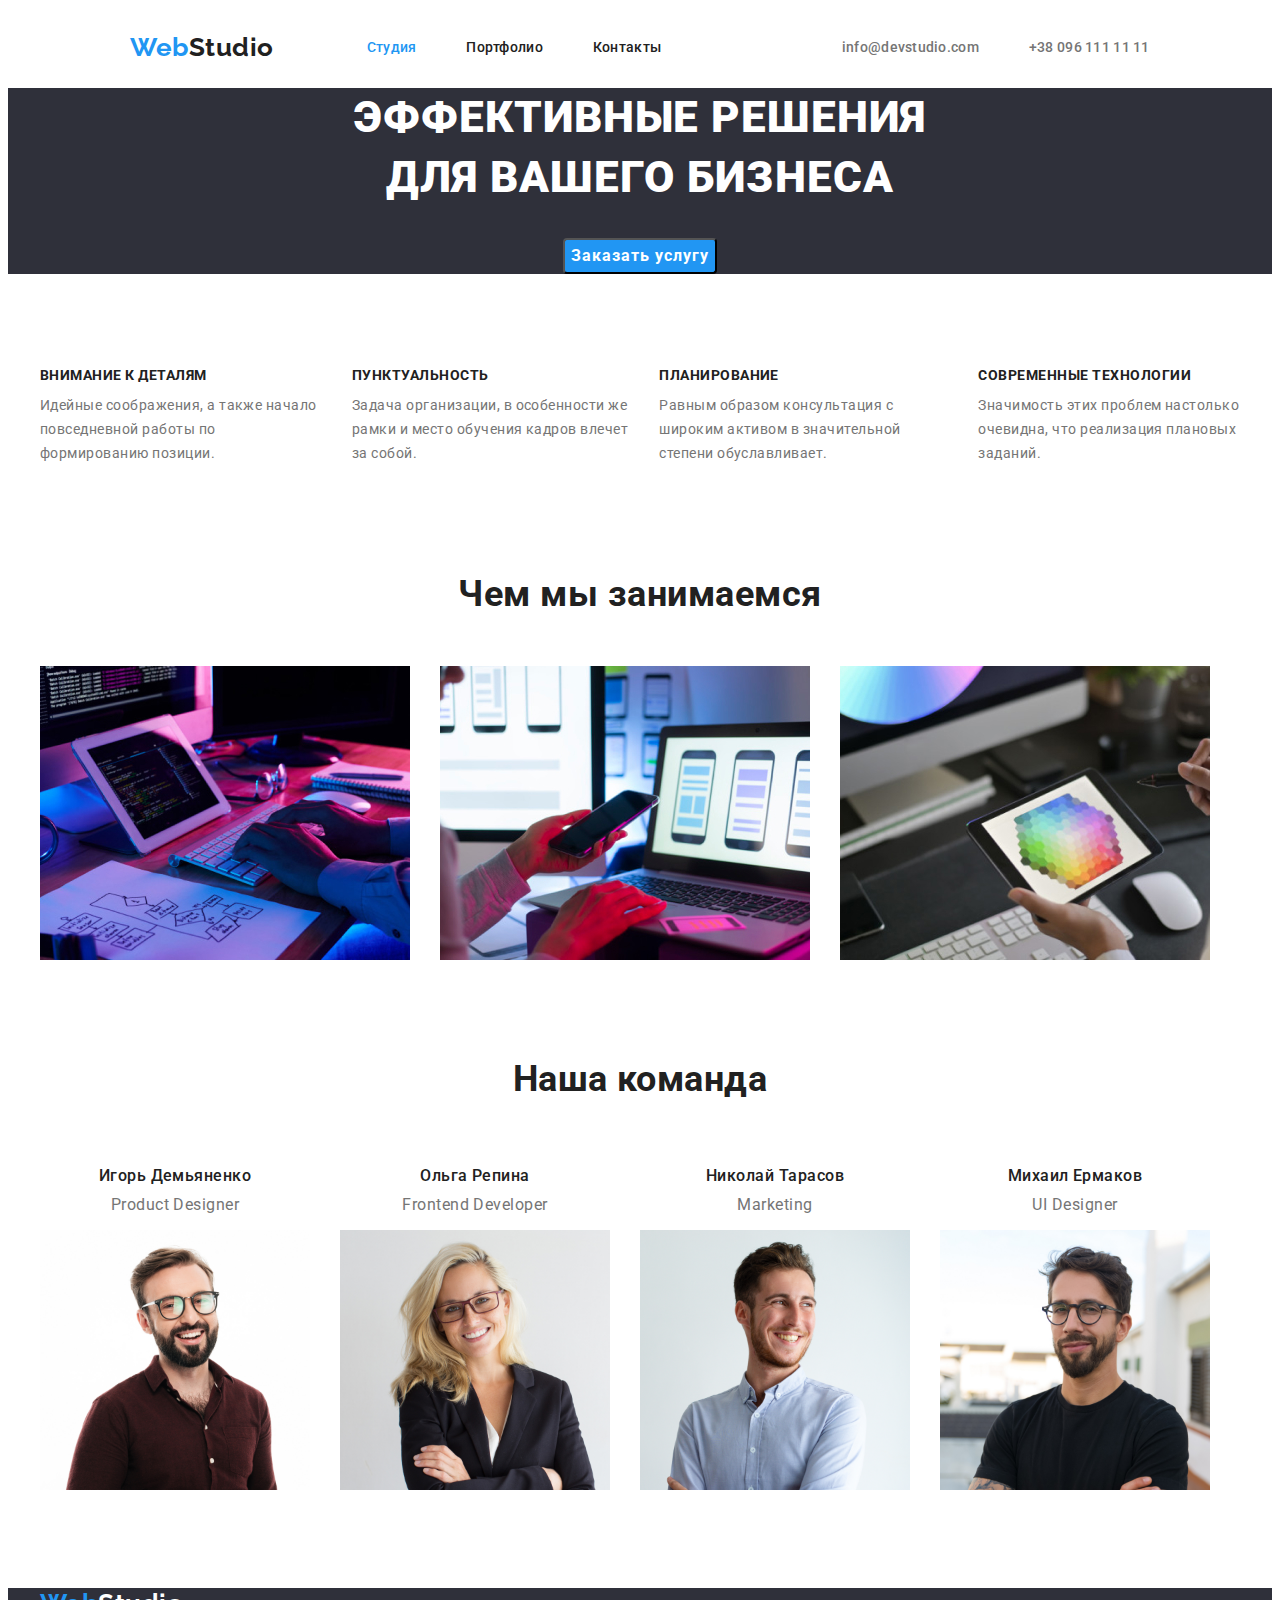
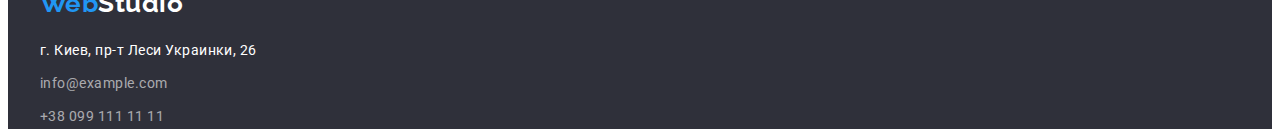
==== index.html @ f4bf2e92 "flex for index and portfolio" ====
<!DOCTYPE html>
<html lang="en">
  <head>
    <meta charset="UTF-8" />
    <meta name="viewport" content="width=device-width, initial-scale=1.0" />
    <title>WebStudio</title>
    <link
      href="https://fonts.googleapis.com/css2?family=Oleo+Script&family=Raleway:wght@700&family=Roboto:wght@400;500;700;900&display=swap"
      rel="stylesheet"
    />
    <link rel="stylesheet" href="https://cdnjs.cloudflare.com/ajax/libs/modern-normalize/1.0.0/modern-normalize.min.css"
      integrity="sha512-ISS7cAi1PEhQ8jnbJpJZMd29NlhNj4AWYyLOSp2CE/CsHxTCu+r+t0D2yoJudVrd0/8fTVPUVDzY5Tvli75u/g=="
      crossorigin="anonymous" />
    <link rel="stylesheet" href="./css/common.css" />
    <link rel="stylesheet" href="./css/main.css" />
  </head>

  <body class="page">

    <!-- Шапка сайта -->
    <header class="page-header">
      <div class="container main-flex">

      <nav class="navigation">
        <!-- Logo-header -->
        <a class="logo logo-header" href="./index.html" 
        aria-label="logo" >
          <span class="accent-web">Web</span>Studio</a>

        <!-- Site  -->
        <ul class="site-nav list">
          <li class="item">
            <a class="link current" href="./index.html" >
              Студия</a> </li>
          <li class="item">
            <a class="link" href="./portfolio.html">
              Портфолио</a> </li>
          <li class="item">
            <a href="" class="link">Контакты</a> </li>
        </ul>
      </nav>

      <address>
      <ul class="site-contacts list">
        <li class="item">
          <a class="contact" href="mailto:info@devstudio.com">
          info@devstudio.com</a> </li>
        <li class="item">
          <a class="contact" href="tel:+380961111111">
            +38 096 111 11 11</a> </li>
      </ul>
      </address>
      </div>
    </header>

    <main>
      <!-- Hero  -->
      <section class="hero">

        <h1 class="hero-title">
          Эффективные решения <br />
          для вашего бизнеса
        </h1>
        <button class="services">Заказать услугу</button>
      </section>

      <!-- Features-->
      <section class="section">
        <div class="container">

        <h2 class="section-title" hidden>Особенности</h2>

        <ul class="feature-list">
          <li class="feauture-item">
            <h3 class="feature-title">Внимание к деталям</h3>
            <p>
              Идейные соображения, а также начало повседневной работы по
              формированию позиции.
            </p>
          </li>
          <li class="feauture-item">
            <h3 class="feature-title">Пунктуальность</h3>
            <p>
              Задача организации, в особенности же рамки и место обучения кадров
              влечет за собой.
            </p>
          </li>
          <li class="feauture-item">
            <h3 class="feature-title">Планирование</h3>
            <p>
              Равным образом консультация с широким активом в значительной
              степени обуславливает.
            </p>
          </li>
          <li class="feauture-item">
            <h3 class="feature-title">Современные технологии</h3>
            <p>
              Значимость этих проблем настолько очевидна, что реализация
              плановых заданий.
            </p>
          </li>
        </ul>
      </div>
      </section>

      <!-- Чем мы занимаемся-->
      <section class="section">
        <div class="container">

        <h2 class="section-title">Чем мы занимаемся</h2>

        <ul class="plan-list">
          <li class="plan-item">
            <img
              src="./images/img1.jpg"
              alt="Мужчина пишет код с клавиатуры"
              width="370" height="294"
            />
          </li>
          <li class="plan-item">
            <img
              src="./images/img2.jpg"
              alt="Девушка создает интерфейс как на телефоне"
              width="370" height="294"
            />
          </li>
          <li class="plan-item">
            <img
              src="./images/img3.jpg"
              alt="Выбор цветовой палитры"
              width="370" height="294"
            />
          </li>
        </ul>
        </div>
      </section>

      <!-- Наша команда-->
      <section class="section">
        <div class="container">
        <h2 class="section-title">Наша команда</h2>
        
        <ul class="work-list">
          <li class="work-item">
            <h3 class="work-title">Игорь Демьяненко</h3>
            <p class="work-indent">Product Designer</p>
            <img
              src="./images/игорь.jpg"
              alt="Фото Игорь Демьяненко"
              width="270" height="260"
            />
          </li>
          <li class="work-item">
            <h3 class="work-title">Ольга Репина</h3>
            <p class="work-indent">Frontend Developer</p>
            <img src="./images/ольга.jpg" alt="Фото Ольга Репина" 
            width="270" height="260"
            />
          </li>
          <li class="work-item">
            <h3 class="work-title">Николай Тарасов</h3>
            <p class="work-indent">Marketing</p>
            <img
              src="./images/николай.jpg"
              alt="Фото Николай Тарасов"
              width="270" height="260"
            />
          </li>
          <li class="work-item">
            <h3 class="work-title">Михаил Ермаков</h3>
            <p class="work-indent">UI Designer</p>
            <img
              src="./images/михаил.jpg"
              alt="Фото Михаил Ермаков"
              width="270" height="260"
            />
          </li>
        </ul>
        </div>
      </section>
    </main>

    <!-- Футер-->
    <footer class="footer">
      <div class="container">
      <!-- Logo-footer -->
      <a href="" class="logo logo-footer">
        <span class="accent-web">Web</span>Studio
      </a>

      <address>
        <ul class="list-footer">
          <li class="footer-item">
            <a href="https://goo.gl/maps/Jzkq81QmXv9pryJU8" target="_blank" class="full-white">
              г. Киев, пр-т Леси Украинки, 26 
            </a>
          </li>
          <li class="footer-item">
            <a href="mailto:info@example.com" class="part-white">
              info@example.com
            </a>
          </li>
          <li class="footer-item">
            <a href="tel:+380991111111" class="part-white">
              +38 099 111 11 11
            </a>
          </li>
        </ul>
      </address>
      </div>
    </footer>
  </body>
</html>
---- css/common.css ----
/* Цвет основного текста #212121 */
/* Вторичный цвет текста #757575 */
/* Акцент #2196F3 */

/* белый #FFFFFF */
/* белый футер  rgba(255, 255, 255, 0.6); */

/* главный цвет фона #E5E5E5 */
/* вторичный цвет фона #F5F4FA */
/* цвет фона футера, hero #2F303A */

:root {
	--primary-text-color: #757575;
	--title-text-color: #212121;
	--accent-color: #2196f3;
	--primary-white-color: #ffffff;
}
body {
	background-color: var(--primary-bg-color);
	color: var(--primary-text-color);
	font-family: Roboto, sans-serif;
	letter-spacing: 0.03em;
}
/* Утилиты */
ul {
	list-style: none;
	padding: 0;
	margin: 0;
}
a {
	text-decoration: none;
}

/* Page-header */
.container {
	margin-left: auto;
	margin-right: auto;
	width: 1200px;
	padding-left: 15px;
	padding-right: 15px;
}
.main-flex {
	display: flex;
	align-items: center;
	justify-content: space-around;
}
.navigation {
	display: flex;
	align-items: center;
}

/* Logo */
.logo {
	font-family: Raleway, sans-serif;
	font-weight: 700;
	font-size: 26px;
	line-height: 1.2;
}
.logo:hover {
	color: var(--accent-color);
}
.logo-header {
	color: var(--title-text-color);
}
.accent-web {
	color: var(--accent-color);
}

/* SITE-NAV */
.list {
	font-weight: 500;
	font-size: 14px;
	line-height: 1.14;
	letter-spacing: 0.02em;
}
.site-nav {
	display: flex;
	margin-left: 93px;
}
.site-nav .item + .item {
	margin-left: 50px;
}
.site-nav .link {
	display: block;
	padding-top: 32px;
	padding-bottom: 32px;

	color: var(--title-text-color);
}

/* SITE-CONTACTS */
.site-contacts {
	display: flex;
	margin-right: auto;
}
.site-contacts .item + .item {
	margin-left: 50px;
}
.site-contacts .contact {
	display: block;
	padding-top: 32px;
	padding-bottom: 32px;

	color: var(--primary-text-color);
}
.site-nav .link:hover,
.site-nav .link:focus,
.site-contacts .contact:hover,
.site-nav .link.current {
	color: var(--accent-color);
}

/* Footer */
.footer {
	background-color: #2f303a;
}
.logo-footer {
	color: var(--primary-white-color);
	font-style: normal;
}
address {
	font-style: normal;
}
.list-footer {
	margin-top: 20px;
	font-weight: 400;
	font-size: 14px;
	line-height: 1.71;
}
.list-footer :hover {
	color: var(--accent-color);
}
.full-white {
	color: var(--primary-white-color);
}
.part-white {
	color: rgba(255, 255, 255, 0.6);
}
.footer-item {
	margin-bottom: 9px;
}
.footer-item:last-child {
	margin-bottom: 0;
}
---- css/main.css ----
/* HERO */
.hero {
	background-color: #2f303a;
	letter-spacing: 0.06em;
	text-align: center;
	margin-bottom: 94px;
}
.hero-title {
	margin-top: 0;
	margin-bottom: 30px;
	color: var(--primary-white-color);
	font-weight: 900;
	font-size: 44px;
	line-height: 1.36;

	text-transform: uppercase;
}

/* button text-align: center; ИГНОР!!! 
т.к. это элемент, а не текст */
.services {
	background-color: var(--accent-color);
	color: var(--primary-white-color);
	font-family: inherit;
	font-weight: 700;
	font-size: 16px;
	line-height: 1.88;
	letter-spacing: inherit;

	align-items: center;
	border-radius: 4px;
}

/* Features */
.section {
	margin-bottom: 94px;
}
.section-title {
	margin-top: 0;
	margin-bottom: 50px;
	text-align: center;

	color: var(--title-text-color);
	font-size: 36px;
	line-height: 1.17;
}

.feature-list {
	display: flex;
}
.feature-list .feauture-item + .feauture-item {
	margin-left: 30px;
}
.feature-list .feature-title {
	margin-top: 0;
	margin-bottom: 10px;

	color: var(--title-text-color);
	font-weight: 700;
	font-size: 14px;
	line-height: 1.14;
	text-transform: uppercase;
}
.feature-list p {
	font-weight: 400;
	font-size: 14px;
	line-height: 1.71;
	margin-top: 0;
}

/* Чем мы занимаемся */
.plan-list {
	display: flex;
}
.plan-list .plan-item + .plan-item {
	margin-left: 30px;
}

/* Наша команда */
.work-list {
	display: flex;
	text-align: center;
	/* order: ; */
}
.work-list .work-item + .work-item {
	margin-left: 30px;
}
.work-title.work-indent {
	font-size: 16px;
	line-height: 1.19px;
}
.work-list .work-title {
	margin-bottom: 10px;

	color: var(--title-text-color);
	font-size: inherit;
	font-weight: 500;
}
.work-list .work-indent {
	margin-top: 0;
	font-weight: 400;
}
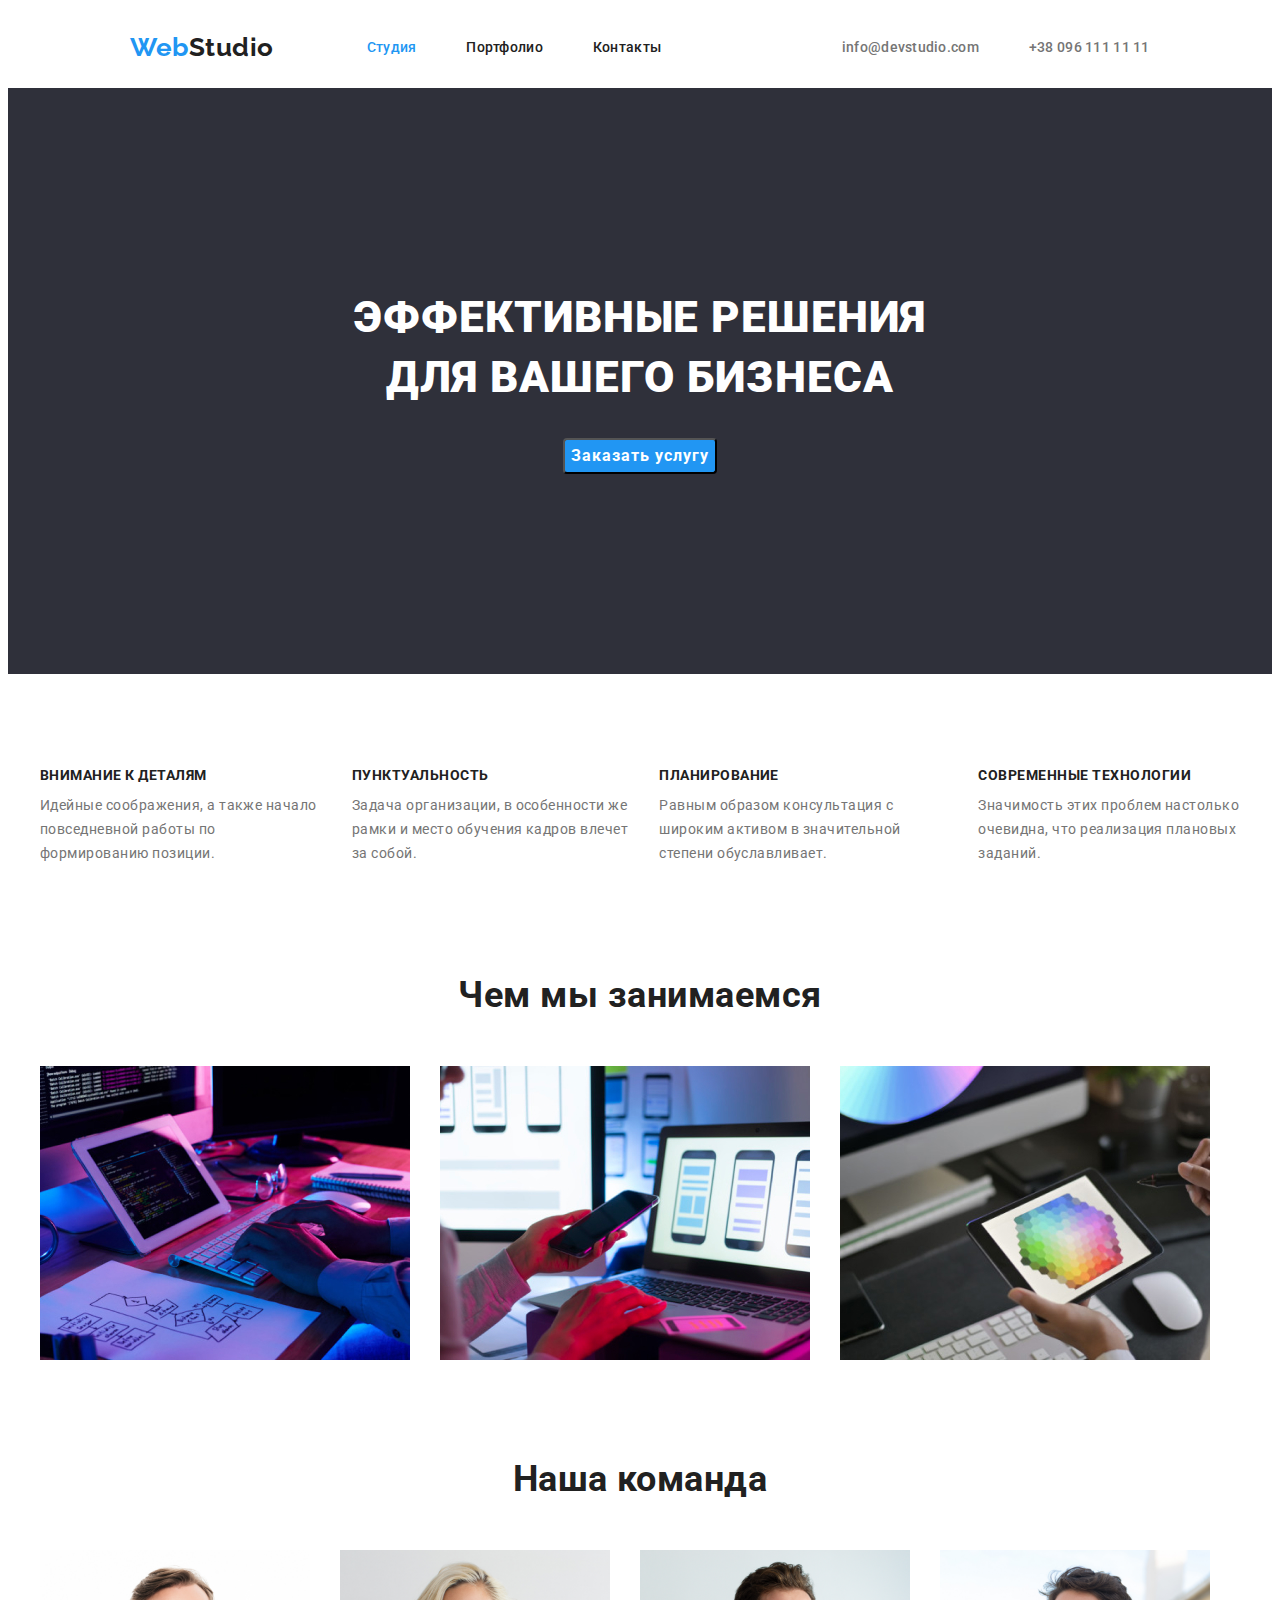
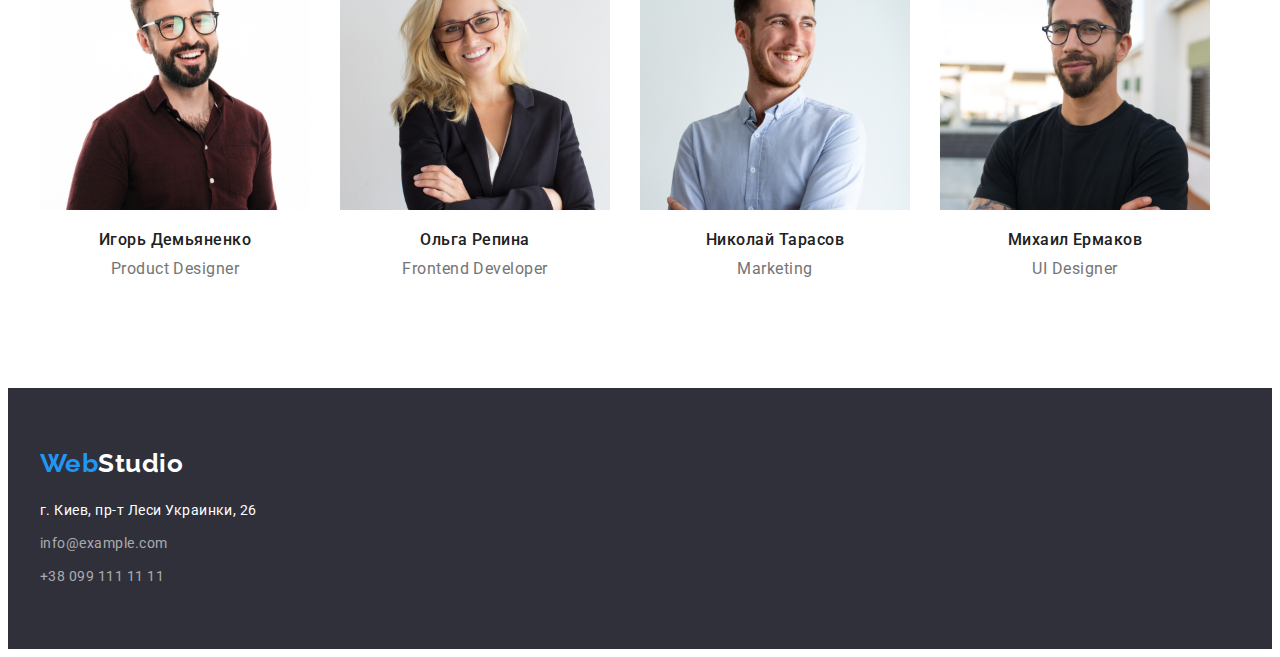
==== commit 8dd86326: "edit decoretion" ====
--- a/index.html
+++ b/index.html
@@ -141,40 +141,34 @@
         <h2 class="section-title">Наша команда</h2>
         
         <ul class="work-list">
-          <li class="work-item">
+
+          <li class="work-item">
+            <img src="./images/игорь.jpg" alt="фото мужчины в очках" 
+            width="270" height="260" />
             <h3 class="work-title">Игорь Демьяненко</h3>
             <p class="work-indent">Product Designer</p>
-            <img
-              src="./images/игорь.jpg"
-              alt="Фото Игорь Демьяненко"
-              width="270" height="260"
-            />
-          </li>
-          <li class="work-item">
+            </li>
+
+          <li class="work-item">
+            <img src="./images/ольга.jpg" alt="фото женщины в очках" 
+            width="270" height="260" />
             <h3 class="work-title">Ольга Репина</h3>
             <p class="work-indent">Frontend Developer</p>
-            <img src="./images/ольга.jpg" alt="Фото Ольга Репина" 
-            width="270" height="260"
-            />
-          </li>
-          <li class="work-item">
+            
+          </li>
+          <li class="work-item">
+            <img src="./images/николай.jpg" alt="фото мужчины" 
+            width="270" height="260" />
             <h3 class="work-title">Николай Тарасов</h3>
             <p class="work-indent">Marketing</p>
-            <img
-              src="./images/николай.jpg"
-              alt="Фото Николай Тарасов"
-              width="270" height="260"
-            />
-          </li>
-          <li class="work-item">
+            
+          </li>
+          <li class="work-item">
+            <img src="./images/михаил.jpg" alt="фото мужчины в очках" 
+            width="270" height="260" />
             <h3 class="work-title">Михаил Ермаков</h3>
             <p class="work-indent">UI Designer</p>
-            <img
-              src="./images/михаил.jpg"
-              alt="Фото Михаил Ермаков"
-              width="270" height="260"
-            />
-          </li>
+            </li>
         </ul>
         </div>
       </section>
--- a/css/common.css
+++ b/css/common.css
@@ -60,6 +60,9 @@
 	color: var(--accent-color);
 }
 .logo-header {
+	padding-top: 24px;
+	padding-bottom: 25px;
+
 	color: var(--title-text-color);
 }
 .accent-web {
@@ -75,10 +78,10 @@
 }
 .site-nav {
 	display: flex;
-	margin-left: 93px;
+	padding-left: 93px;
 }
 .site-nav .item + .item {
-	margin-left: 50px;
+	padding-left: 50px;
 }
 .site-nav .link {
 	display: block;
@@ -112,6 +115,9 @@
 
 /* Footer */
 .footer {
+	padding-top: 60px;
+	padding-bottom: 60px;
+
 	background-color: #2f303a;
 }
 .logo-footer {
--- a/css/main.css
+++ b/css/main.css
@@ -1,9 +1,12 @@
 /* HERO */
 .hero {
+	text-align: center;
+	margin-bottom: 94px;
+	padding-top: 200px;
+	padding-bottom: 200px;
+
 	background-color: #2f303a;
 	letter-spacing: 0.06em;
-	text-align: center;
-	margin-bottom: 94px;
 }
 .hero-title {
 	margin-top: 0;
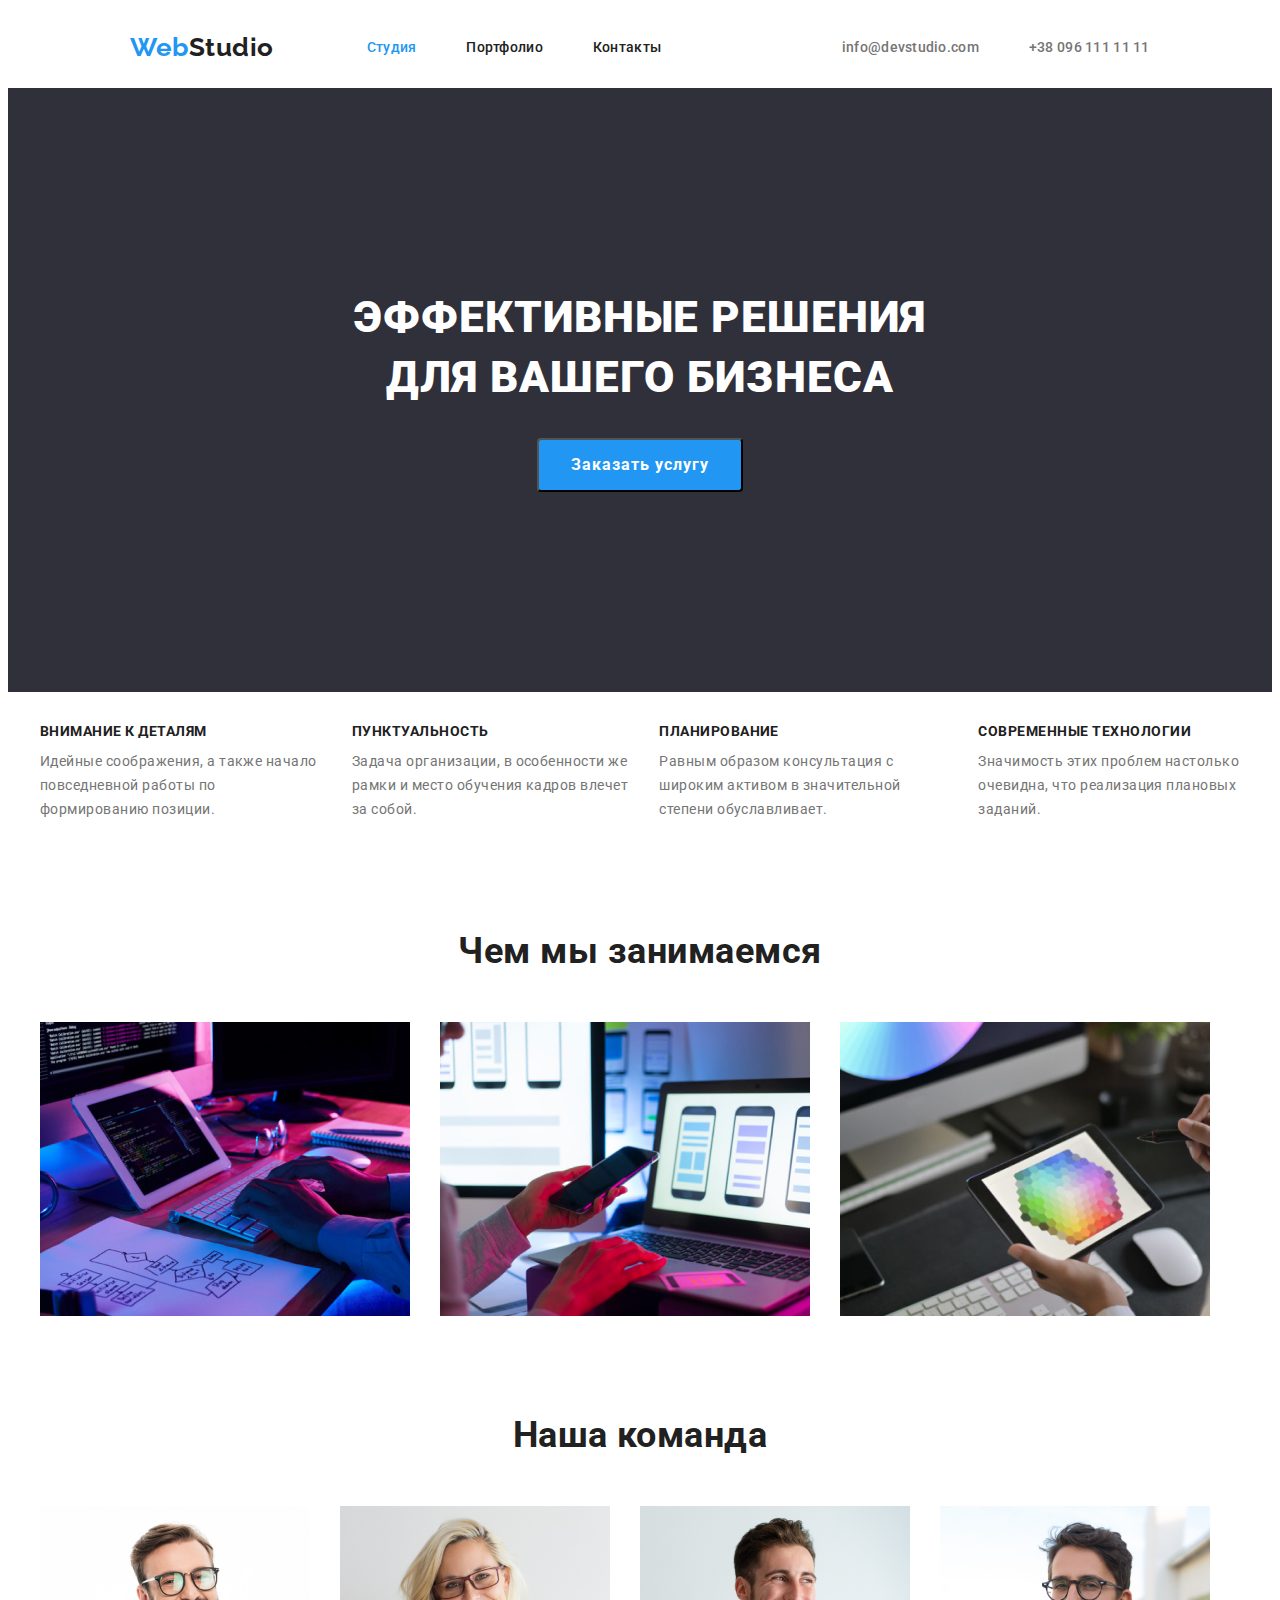
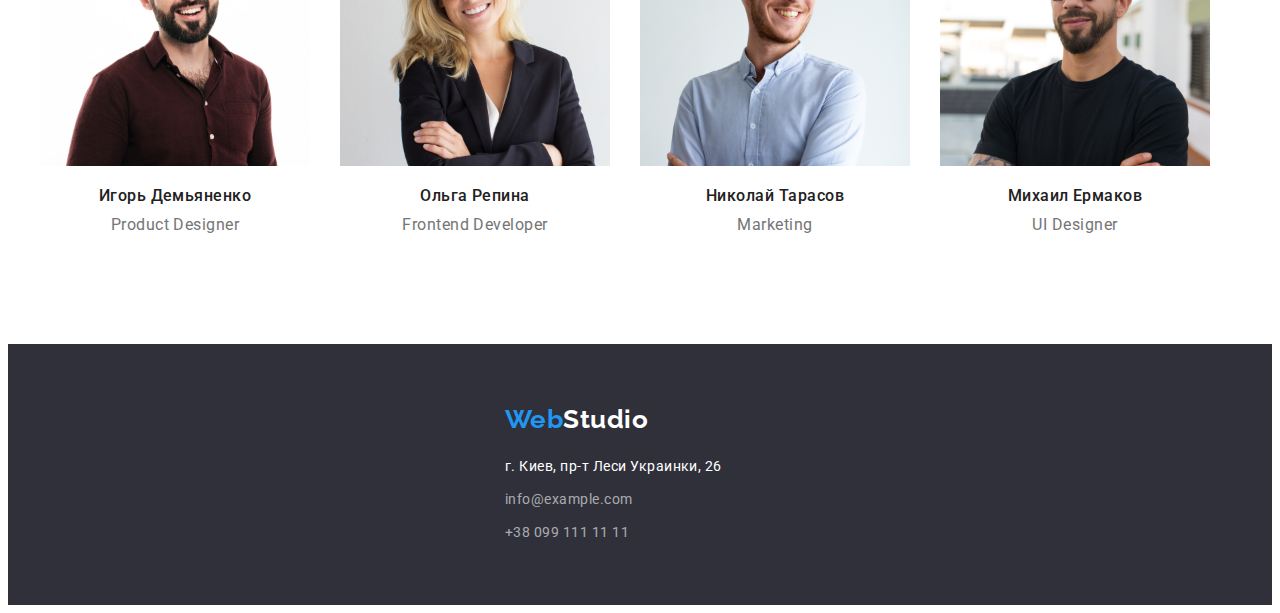
==== commit a9455b73: "Редактирование шрифтов, правки" ====
--- a/index.html
+++ b/index.html
@@ -54,14 +54,14 @@
     </header>
 
     <main>
+
       <!-- Hero  -->
       <section class="hero">
-
-        <h1 class="hero-title">
-          Эффективные решения <br />
-          для вашего бизнеса
-        </h1>
+        <div class="block container">
+        <h1 class="hero-title">Эффективные решения <br />
+          для вашего бизнеса</h1>
         <button class="services">Заказать услугу</button>
+      </div>
       </section>
 
       <!-- Features-->
@@ -176,7 +176,7 @@
 
     <!-- Футер-->
     <footer class="footer">
-      <div class="container">
+      <div class="footer-block container">
       <!-- Logo-footer -->
       <a href="" class="logo logo-footer">
         <span class="accent-web">Web</span>Studio
--- a/css/common.css
+++ b/css/common.css
@@ -29,6 +29,9 @@
 }
 a {
 	text-decoration: none;
+}
+address {
+	font-style: normal;
 }
 
 /* Page-header */
@@ -120,11 +123,12 @@
 
 	background-color: #2f303a;
 }
+.footer-block {
+	width: 270px;
+	margin: 0 auto;
+}
 .logo-footer {
 	color: var(--primary-white-color);
-	font-style: normal;
-}
-address {
 	font-style: normal;
 }
 .list-footer {
--- a/css/main.css
+++ b/css/main.css
@@ -1,27 +1,36 @@
 /* HERO */
 .hero {
 	text-align: center;
-	margin-bottom: 94px;
-	padding-top: 200px;
-	padding-bottom: 200px;
 
 	background-color: #2f303a;
 	letter-spacing: 0.06em;
 }
+.block {
+	padding-top: 200px;
+	padding-bottom: 200px;
+	width: 770px;
+}
 .hero-title {
 	margin-top: 0;
 	margin-bottom: 30px;
+
 	color: var(--primary-white-color);
 	font-weight: 900;
 	font-size: 44px;
 	line-height: 1.36;
-
 	text-transform: uppercase;
 }
 
 /* button text-align: center; ИГНОР!!! 
 т.к. это элемент, а не текст */
 .services {
+	align-items: center;
+	border-radius: 4px;
+	padding-top: 10px;
+	padding-bottom: 10px;
+	padding-right: 32px;
+	padding-left: 32px;
+
 	background-color: var(--accent-color);
 	color: var(--primary-white-color);
 	font-family: inherit;
@@ -29,9 +38,6 @@
 	font-size: 16px;
 	line-height: 1.88;
 	letter-spacing: inherit;
-
-	align-items: center;
-	border-radius: 4px;
 }
 
 /* Features */
@@ -50,6 +56,7 @@
 
 .feature-list {
 	display: flex;
+	padding-top: 32px;
 }
 .feature-list .feauture-item + .feauture-item {
 	margin-left: 30px;
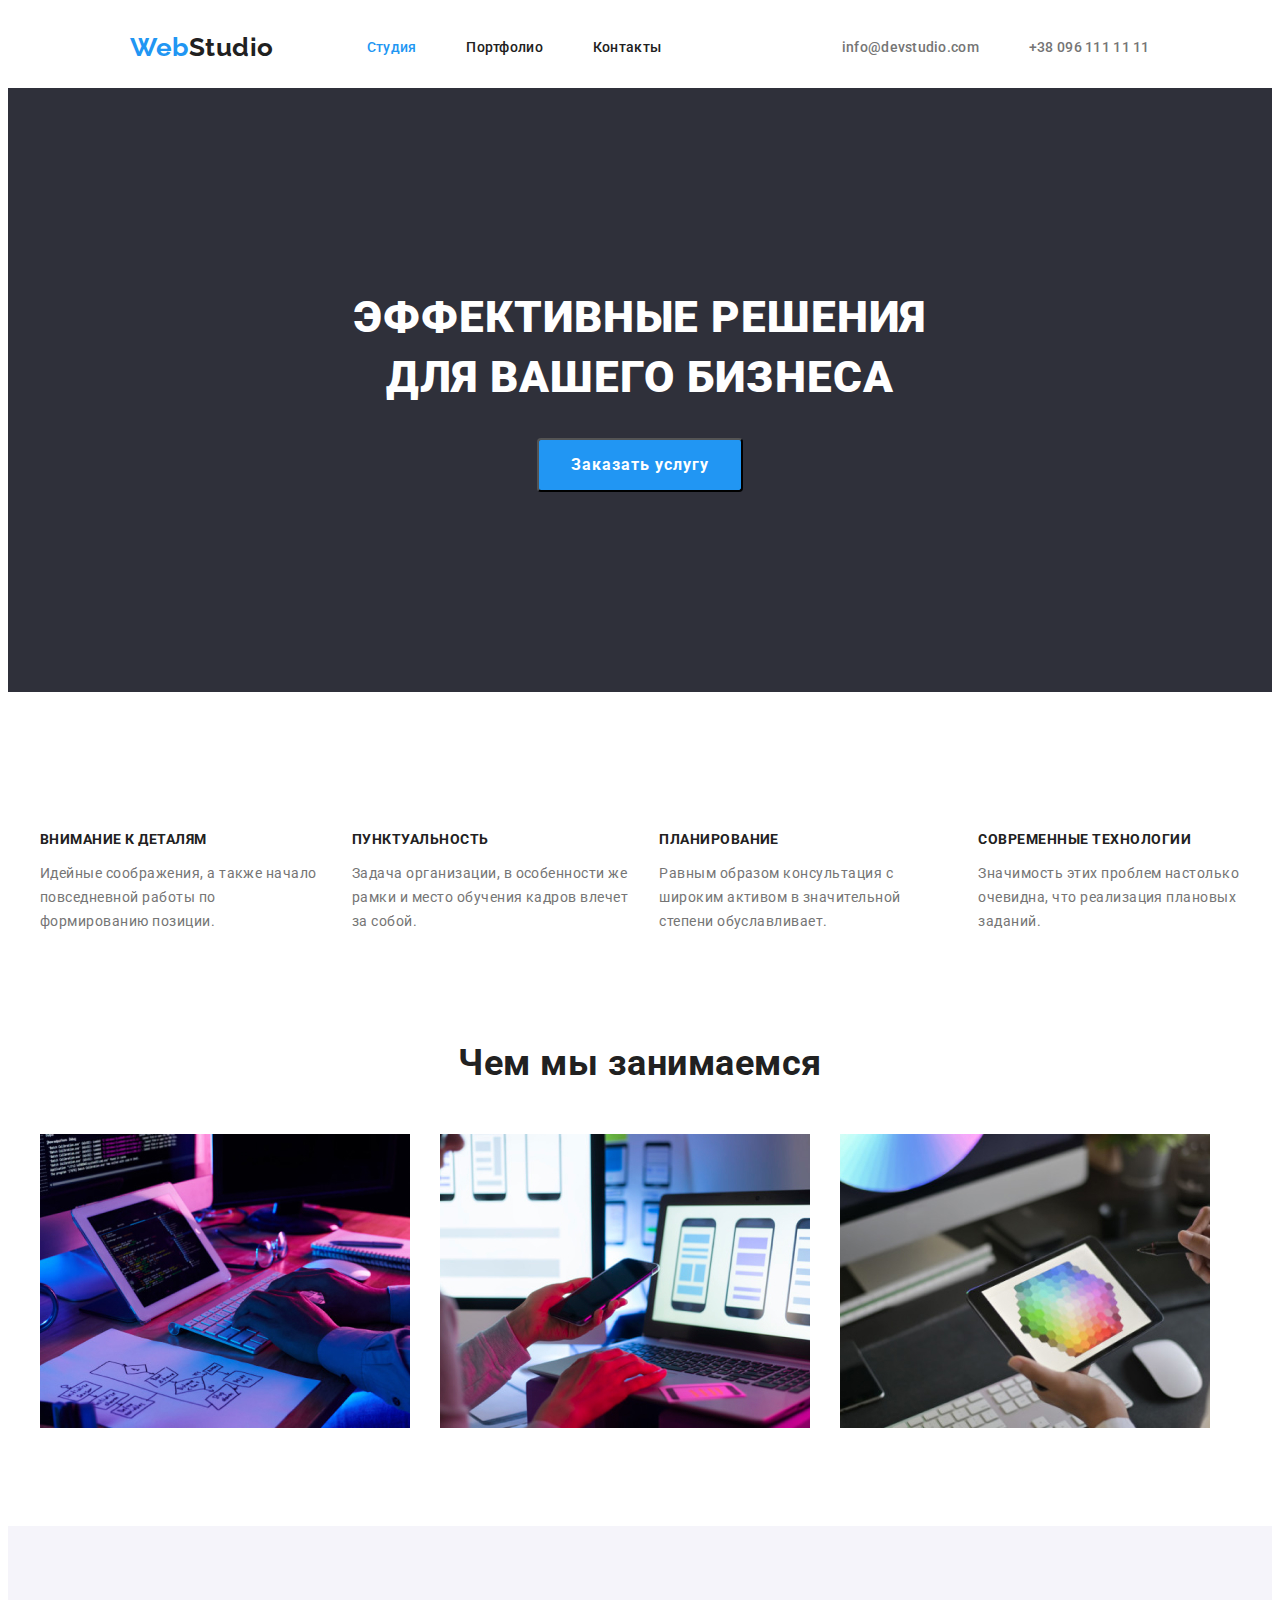
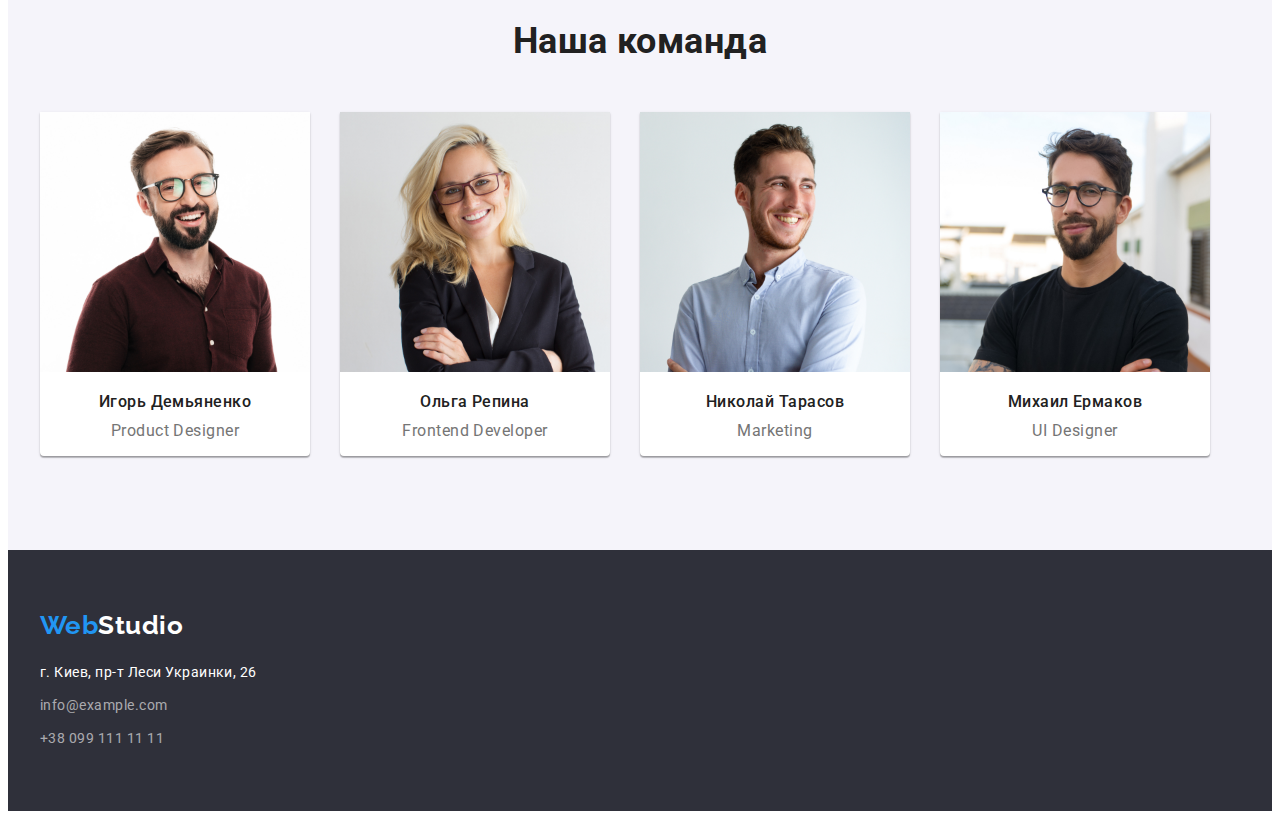
==== commit 330d87d6: "Добавлено ширина блока, отступы" ====
--- a/index.html
+++ b/index.html
@@ -57,16 +57,19 @@
 
       <!-- Hero  -->
       <section class="hero">
-        <div class="block container">
+        <div class="container">
+          <div class="hero-block">
         <h1 class="hero-title">Эффективные решения <br />
           для вашего бизнеса</h1>
         <button class="services">Заказать услугу</button>
+        </div>
       </div>
       </section>
 
       <!-- Features-->
       <section class="section">
         <div class="container">
+          <div class="block">
 
         <h2 class="section-title" hidden>Особенности</h2>
 
@@ -100,12 +103,14 @@
             </p>
           </li>
         </ul>
+        </div>
       </div>
       </section>
 
       <!-- Чем мы занимаемся-->
       <section class="section">
         <div class="container">
+          <div class="block-plan">
 
         <h2 class="section-title">Чем мы занимаемся</h2>
 
@@ -133,11 +138,14 @@
           </li>
         </ul>
         </div>
+        </div>
       </section>
 
       <!-- Наша команда-->
-      <section class="section">
-        <div class="container">
+      <section class="section-work">
+        <div class="container">
+          <div class="block">
+          
         <h2 class="section-title">Наша команда</h2>
         
         <ul class="work-list">
@@ -171,12 +179,14 @@
             </li>
         </ul>
         </div>
+        </div>
       </section>
     </main>
 
     <!-- Футер-->
     <footer class="footer">
-      <div class="footer-block container">
+      <div class="container">
+      <div class="footer-block ">
       <!-- Logo-footer -->
       <a href="" class="logo logo-footer">
         <span class="accent-web">Web</span>Studio
@@ -202,6 +212,7 @@
         </ul>
       </address>
       </div>
+      </div>
     </footer>
   </body>
 </html>
--- a/css/common.css
+++ b/css/common.css
@@ -118,14 +118,13 @@
 
 /* Footer */
 .footer {
-	padding-top: 60px;
-	padding-bottom: 60px;
-
 	background-color: #2f303a;
 }
 .footer-block {
+	padding-top: 60px;
+	padding-bottom: 60px;
 	width: 270px;
-	margin: 0 auto;
+	margin-right: auto;
 }
 .logo-footer {
 	color: var(--primary-white-color);
--- a/css/main.css
+++ b/css/main.css
@@ -5,10 +5,11 @@
 	background-color: #2f303a;
 	letter-spacing: 0.06em;
 }
-.block {
+.hero-block {
 	padding-top: 200px;
 	padding-bottom: 200px;
 	width: 770px;
+	margin: auto;
 }
 .hero-title {
 	margin-top: 0;
@@ -41,8 +42,13 @@
 }
 
 /* Features */
-.section {
+/* .section {
 	margin-bottom: 94px;
+} */
+.block {
+	flex-basis: calc((100% - 3 * 30px) / 4);
+	padding-bottom: 94px;
+	padding-top: 94px;
 }
 .section-title {
 	margin-top: 0;
@@ -62,9 +68,6 @@
 	margin-left: 30px;
 }
 .feature-list .feature-title {
-	margin-top: 0;
-	margin-bottom: 10px;
-
 	color: var(--title-text-color);
 	font-weight: 700;
 	font-size: 14px;
@@ -79,6 +82,9 @@
 }
 
 /* Чем мы занимаемся */
+.block-plan {
+	padding-bottom: 94px;
+}
 .plan-list {
 	display: flex;
 }
@@ -87,10 +93,17 @@
 }
 
 /* Наша команда */
+.section-work {
+	background-color: #f5f4fa;
+}
 .work-list {
 	display: flex;
 	text-align: center;
-	/* order: ; */
+}
+.work-item {
+	background-color: var(--primary-white-color);
+	box-shadow: 0px 1px 3px rgba(0, 0, 0, 0.12), 0px 1px 1px rgba(0, 0, 0, 0.14), 0px 2px 1px rgba(0, 0, 0, 0.2);
+	border-radius: 0px 0px 4px 4px;
 }
 .work-list .work-item + .work-item {
 	margin-left: 30px;
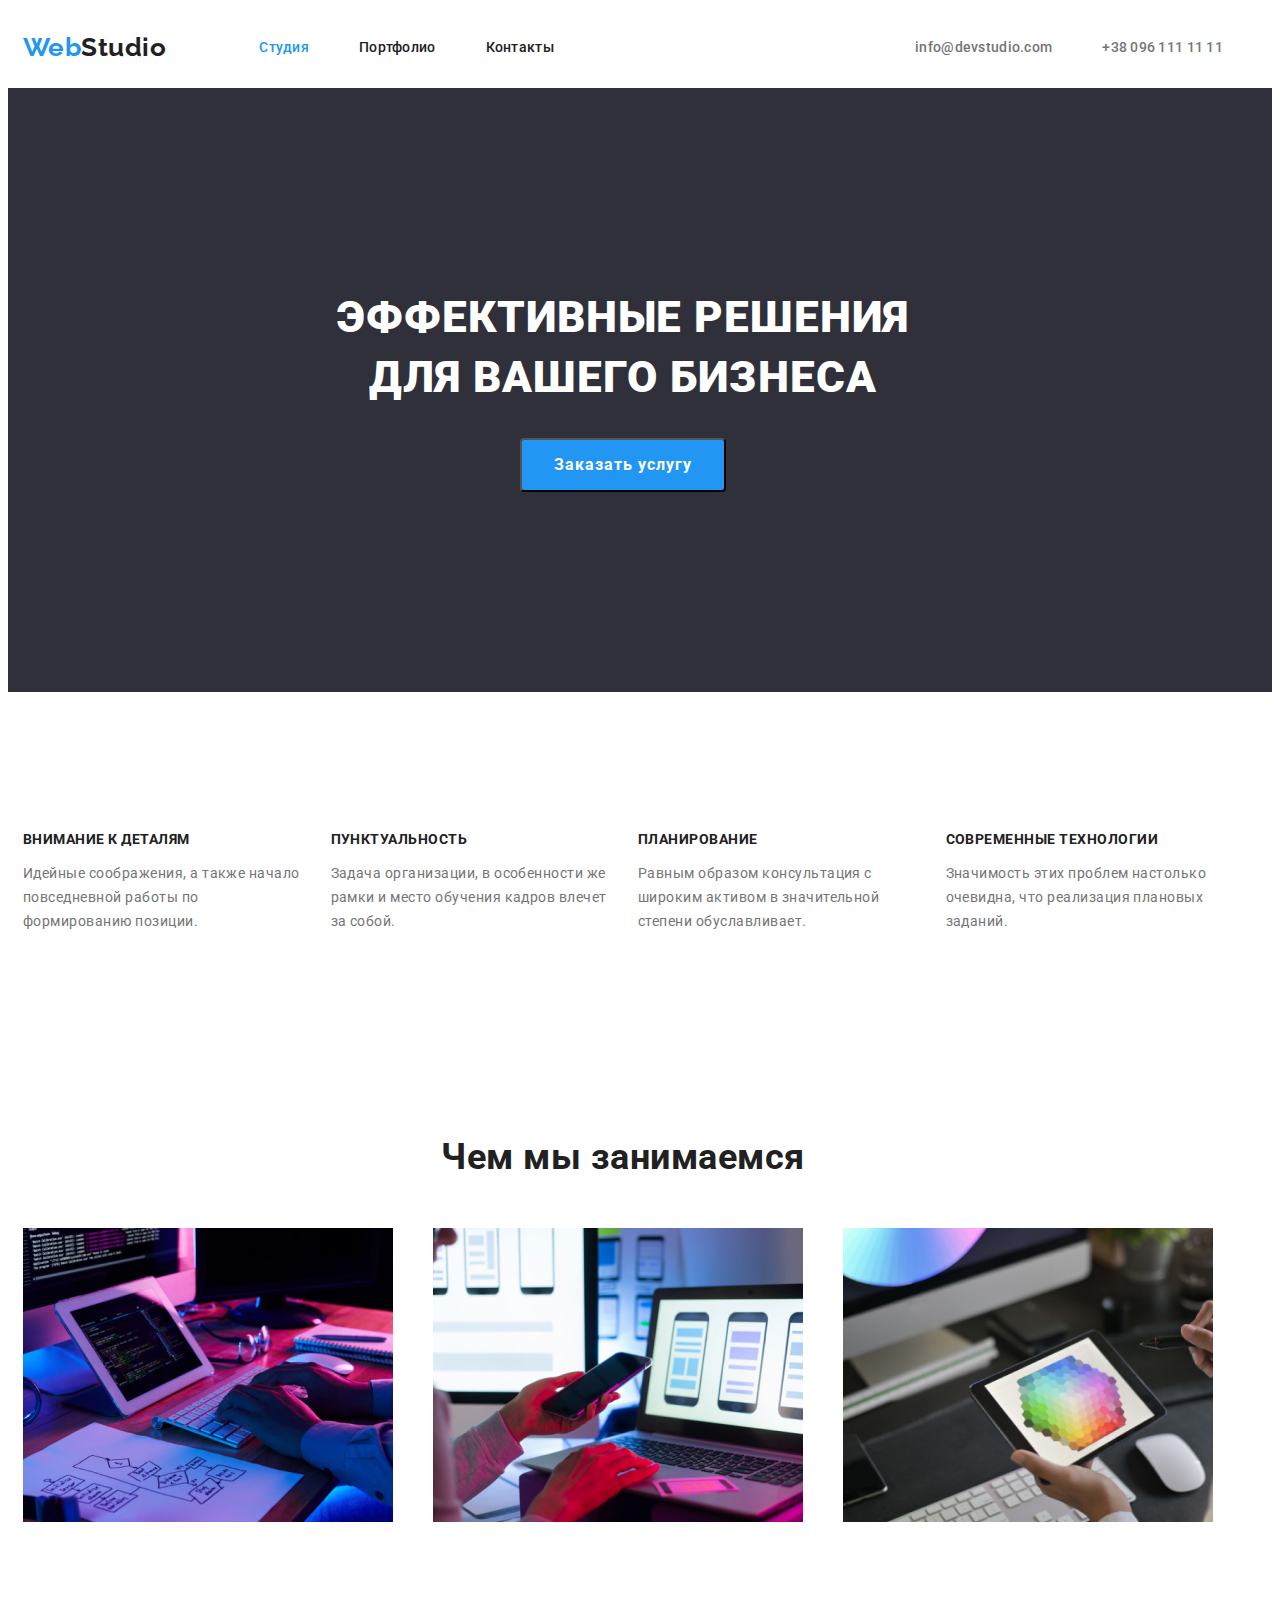
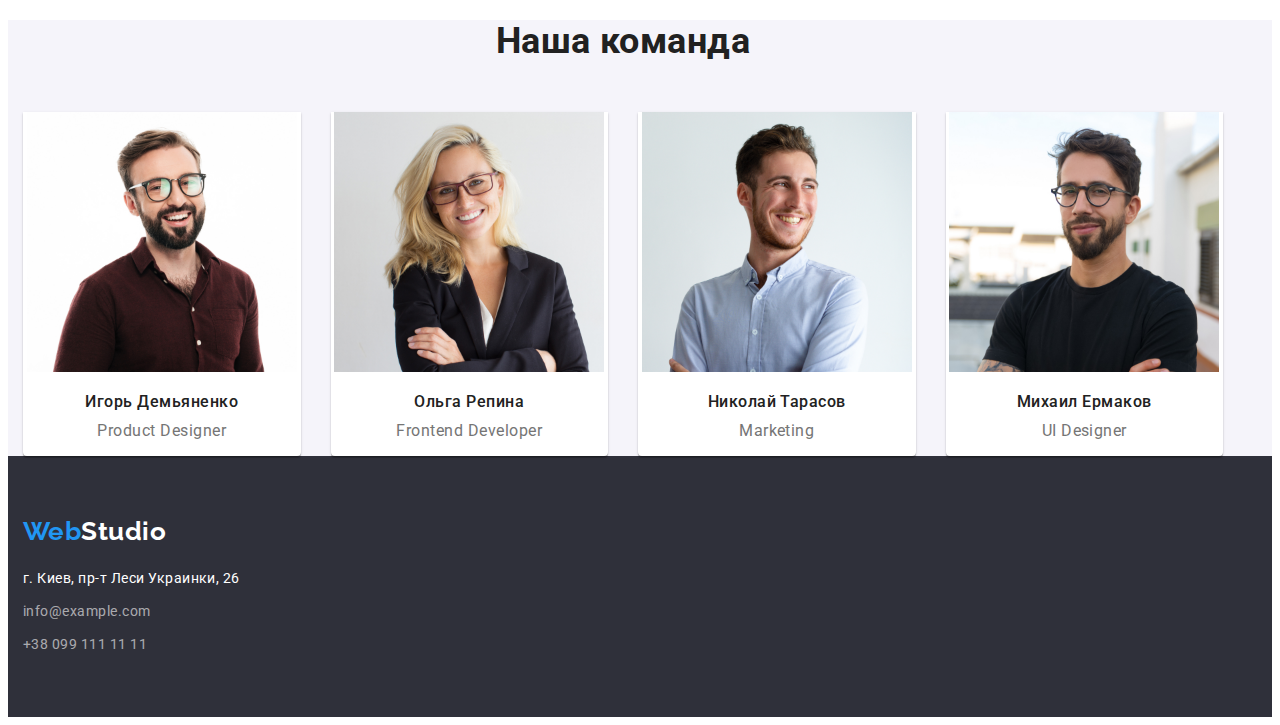
==== commit 419cf0c6: "Правки 1" ====
--- a/index.html
+++ b/index.html
@@ -57,22 +57,17 @@
 
       <!-- Hero  -->
       <section class="hero">
-        <div class="container">
-          <div class="hero-block">
+        <div class="container">  
         <h1 class="hero-title">Эффективные решения <br />
           для вашего бизнеса</h1>
         <button class="services">Заказать услугу</button>
         </div>
-      </div>
       </section>
 
       <!-- Features-->
       <section class="section">
+        <h2 class="section-title" hidden>Особенности</h2>
         <div class="container">
-          <div class="block">
-
-        <h2 class="section-title" hidden>Особенности</h2>
-
         <ul class="feature-list">
           <li class="feauture-item">
             <h3 class="feature-title">Внимание к деталям</h3>
@@ -104,16 +99,12 @@
           </li>
         </ul>
         </div>
-      </div>
       </section>
 
       <!-- Чем мы занимаемся-->
       <section class="section">
-        <div class="container">
-          <div class="block-plan">
-
+        <div class="container">    
         <h2 class="section-title">Чем мы занимаемся</h2>
-
         <ul class="plan-list">
           <li class="plan-item">
             <img
@@ -138,18 +129,13 @@
           </li>
         </ul>
         </div>
-        </div>
       </section>
 
       <!-- Наша команда-->
       <section class="section-work">
         <div class="container">
-          <div class="block">
-          
         <h2 class="section-title">Наша команда</h2>
-        
         <ul class="work-list">
-
           <li class="work-item">
             <img src="./images/игорь.jpg" alt="фото мужчины в очках" 
             width="270" height="260" />
@@ -179,7 +165,7 @@
             </li>
         </ul>
         </div>
-        </div>
+        
       </section>
     </main>
 
@@ -192,7 +178,7 @@
         <span class="accent-web">Web</span>Studio
       </a>
 
-      <address>
+      <address class="footer-address">
         <ul class="list-footer">
           <li class="footer-item">
             <a href="https://goo.gl/maps/Jzkq81QmXv9pryJU8" target="_blank" class="full-white">
--- a/css/common.css
+++ b/css/common.css
@@ -39,13 +39,13 @@
 	margin-left: auto;
 	margin-right: auto;
 	width: 1200px;
-	padding-left: 15px;
-	padding-right: 15px;
+	margin-left: 15px;
+	margin-right: 15px;
 }
 .main-flex {
 	display: flex;
 	align-items: center;
-	justify-content: space-around;
+	justify-content: space-between;
 }
 .navigation {
 	display: flex;
@@ -81,10 +81,10 @@
 }
 .site-nav {
 	display: flex;
-	padding-left: 93px;
+	margin-left: 93px;
 }
 .site-nav .item + .item {
-	padding-left: 50px;
+	margin-left: 50px;
 }
 .site-nav .link {
 	display: block;
@@ -130,8 +130,10 @@
 	color: var(--primary-white-color);
 	font-style: normal;
 }
+.footer-address {
+	margin-top: 20px;
+}
 .list-footer {
-	margin-top: 20px;
 	font-weight: 400;
 	font-size: 14px;
 	line-height: 1.71;
--- a/css/main.css
+++ b/css/main.css
@@ -1,15 +1,11 @@
 /* HERO */
 .hero {
 	text-align: center;
+	padding-top: 200px;
+	padding-bottom: 200px;
 
 	background-color: #2f303a;
 	letter-spacing: 0.06em;
-}
-.hero-block {
-	padding-top: 200px;
-	padding-bottom: 200px;
-	width: 770px;
-	margin: auto;
 }
 .hero-title {
 	margin-top: 0;
@@ -42,11 +38,7 @@
 }
 
 /* Features */
-/* .section {
-	margin-bottom: 94px;
-} */
-.block {
-	flex-basis: calc((100% - 3 * 30px) / 4);
+.section {
 	padding-bottom: 94px;
 	padding-top: 94px;
 }
@@ -59,13 +51,15 @@
 	font-size: 36px;
 	line-height: 1.17;
 }
-
 .feature-list {
 	display: flex;
 	padding-top: 32px;
 }
 .feature-list .feauture-item + .feauture-item {
 	margin-left: 30px;
+}
+.feauture-item {
+	flex-basis: calc((100% - 3 * 30px) / 4);
 }
 .feature-list .feature-title {
 	color: var(--title-text-color);
@@ -82,11 +76,11 @@
 }
 
 /* Чем мы занимаемся */
-.block-plan {
-	padding-bottom: 94px;
-}
 .plan-list {
 	display: flex;
+}
+.plan-item {
+	flex-basis: calc((100% - 2 * 30px) / 3);
 }
 .plan-list .plan-item + .plan-item {
 	margin-left: 30px;
@@ -101,6 +95,8 @@
 	text-align: center;
 }
 .work-item {
+	flex-basis: calc((100% - 3 * 30px) / 4);
+
 	background-color: var(--primary-white-color);
 	box-shadow: 0px 1px 3px rgba(0, 0, 0, 0.12), 0px 1px 1px rgba(0, 0, 0, 0.14), 0px 2px 1px rgba(0, 0, 0, 0.2);
 	border-radius: 0px 0px 4px 4px;
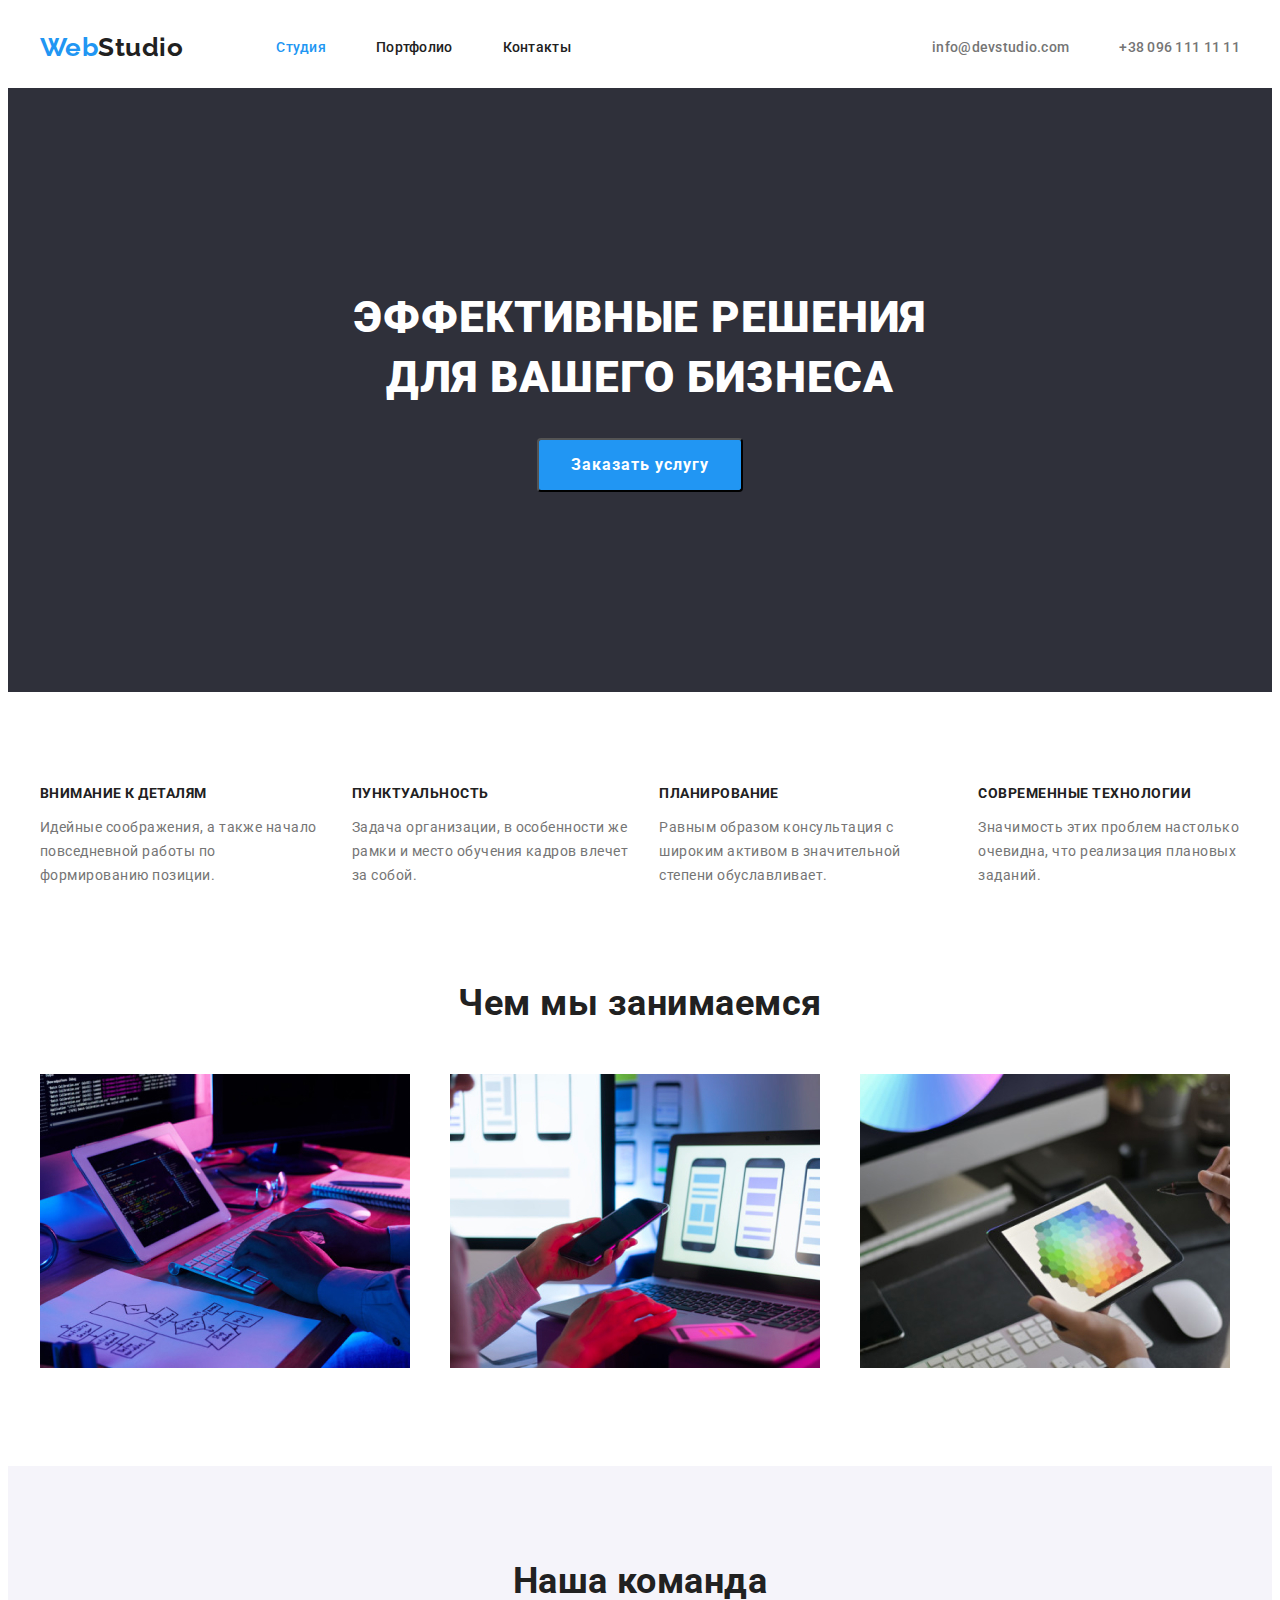
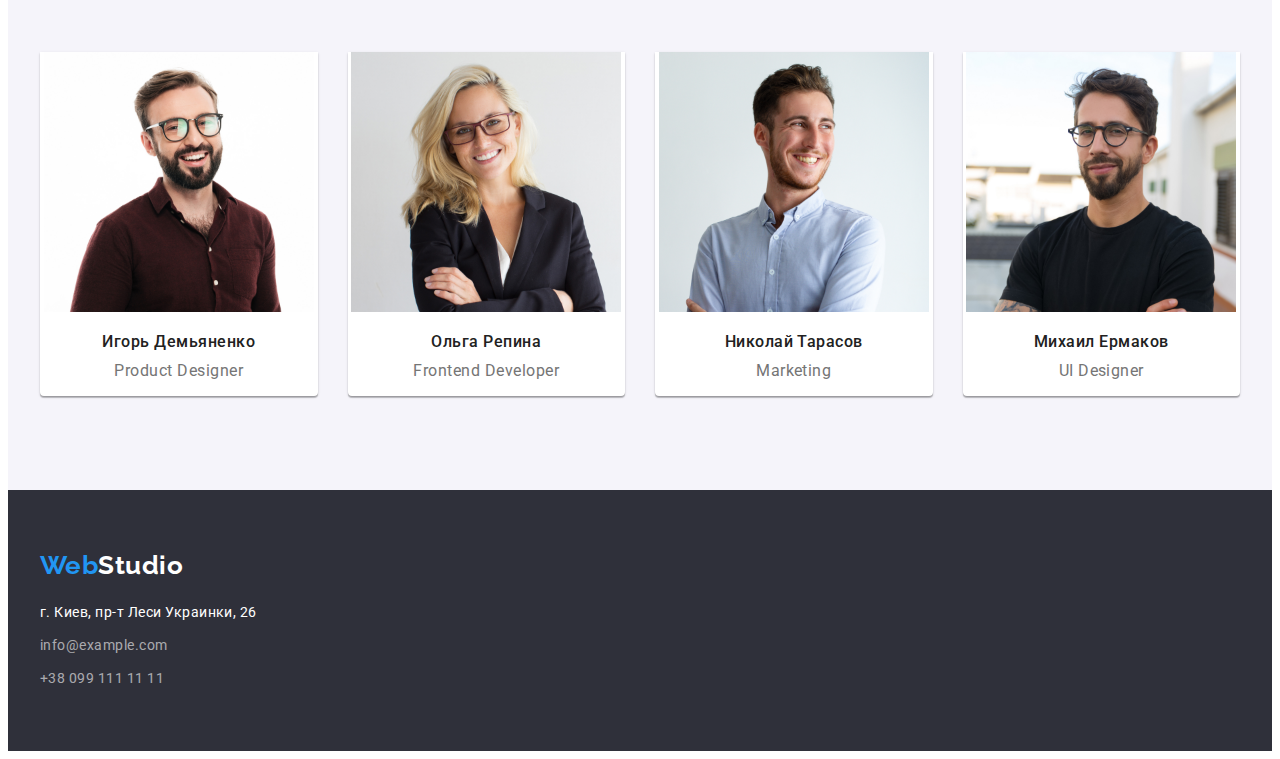
==== commit 7eae62b6: "Правки флекс" ====
--- a/index.html
+++ b/index.html
@@ -69,30 +69,30 @@
         <h2 class="section-title" hidden>Особенности</h2>
         <div class="container">
         <ul class="feature-list">
-          <li class="feauture-item">
+          <li class="item">
             <h3 class="feature-title">Внимание к деталям</h3>
-            <p>
+            <p class="feature-indent">
               Идейные соображения, а также начало повседневной работы по
               формированию позиции.
             </p>
           </li>
-          <li class="feauture-item">
+          <li class="item">
             <h3 class="feature-title">Пунктуальность</h3>
-            <p>
+            <p class="feature-indent">
               Задача организации, в особенности же рамки и место обучения кадров
               влечет за собой.
             </p>
           </li>
-          <li class="feauture-item">
+          <li class="item">
             <h3 class="feature-title">Планирование</h3>
-            <p>
+            <p class="feature-indent">
               Равным образом консультация с широким активом в значительной
               степени обуславливает.
             </p>
           </li>
-          <li class="feauture-item">
+          <li class="item">
             <h3 class="feature-title">Современные технологии</h3>
-            <p>
+            <p class="feature-indent">
               Значимость этих проблем настолько очевидна, что реализация
               плановых заданий.
             </p>
@@ -102,7 +102,7 @@
       </section>
 
       <!-- Чем мы занимаемся-->
-      <section class="section">
+      <section class="section plan">
         <div class="container">    
         <h2 class="section-title">Чем мы занимаемся</h2>
         <ul class="plan-list">
@@ -132,7 +132,7 @@
       </section>
 
       <!-- Наша команда-->
-      <section class="section-work">
+      <section class="section work">
         <div class="container">
         <h2 class="section-title">Наша команда</h2>
         <ul class="work-list">
--- a/css/common.css
+++ b/css/common.css
@@ -39,8 +39,8 @@
 	margin-left: auto;
 	margin-right: auto;
 	width: 1200px;
-	margin-left: 15px;
-	margin-right: 15px;
+	padding-left: 15px;
+	padding-right: 15px;
 }
 .main-flex {
 	display: flex;
--- a/css/main.css
+++ b/css/main.css
@@ -53,29 +53,35 @@
 }
 .feature-list {
 	display: flex;
-	padding-top: 32px;
 }
-.feature-list .feauture-item + .feauture-item {
+.feature-item {
+	flex-basis: calc((100% - 3 * 30px) / 4);
+}
+.feature-list .item + .item {
 	margin-left: 30px;
 }
-.feauture-item {
-	flex-basis: calc((100% - 3 * 30px) / 4);
-}
 .feature-list .feature-title {
+	margin-top: 0;
+
 	color: var(--title-text-color);
 	font-weight: 700;
 	font-size: 14px;
 	line-height: 1.14;
 	text-transform: uppercase;
 }
-.feature-list p {
+.feature-list .feature-indent {
+	margin-top: 0;
+	margin-bottom: 0;
+
 	font-weight: 400;
 	font-size: 14px;
 	line-height: 1.71;
-	margin-top: 0;
 }
 
 /* Чем мы занимаемся */
+.plan {
+	padding-top: 0;
+}
 .plan-list {
 	display: flex;
 }
@@ -87,7 +93,7 @@
 }
 
 /* Наша команда */
-.section-work {
+.work {
 	background-color: #f5f4fa;
 }
 .work-list {
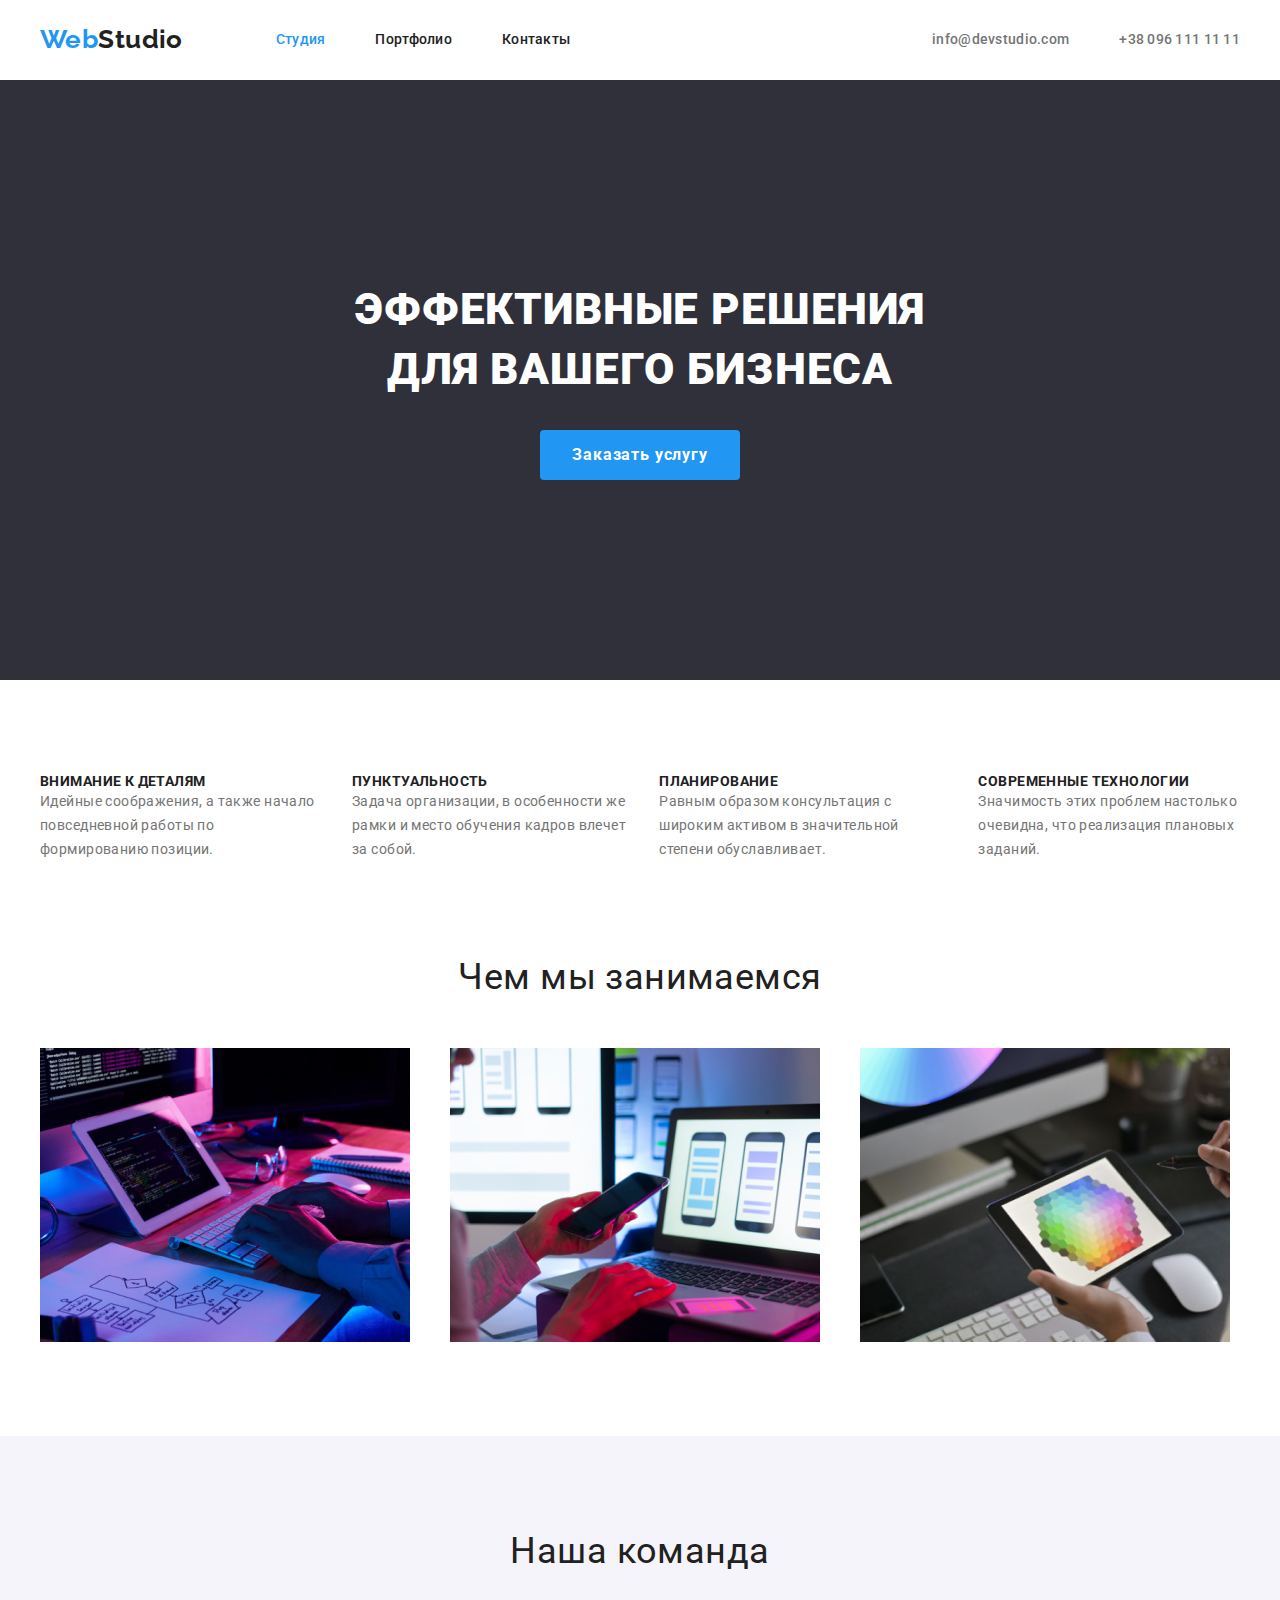
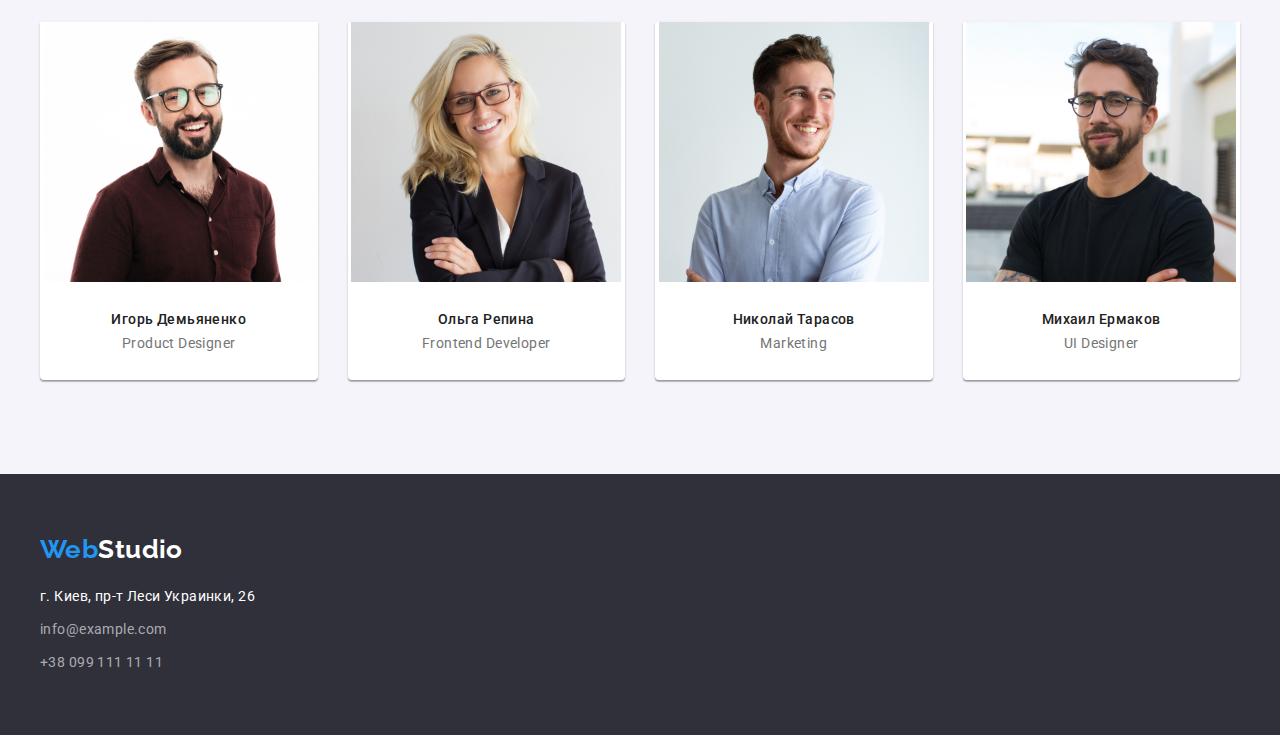
==== commit 2aea6cd7: "Редактирование отступов" ====
--- a/index.html
+++ b/index.html
@@ -31,16 +31,16 @@
         <ul class="site-nav list">
           <li class="item">
             <a class="link current" href="./index.html" >
-              Студия</a> </li>
+              Студия</a></li>
           <li class="item">
             <a class="link" href="./portfolio.html">
-              Портфолио</a> </li>
-          <li class="item">
-            <a href="" class="link">Контакты</a> </li>
+              Портфолио</a></li>
+          <li class="item">
+            <a href="" class="link">Контакты</a></li>
         </ul>
       </nav>
 
-      <address>
+      <address class="address">
       <ul class="site-contacts list">
         <li class="item">
           <a class="contact" href="mailto:info@devstudio.com">
@@ -58,9 +58,8 @@
       <!-- Hero  -->
       <section class="hero">
         <div class="container">  
-        <h1 class="hero-title">Эффективные решения <br />
-          для вашего бизнеса</h1>
-        <button class="services">Заказать услугу</button>
+        <h1 class="hero-title">Эффективные решения для вашего бизнеса</h1>
+        <button class="btn">Заказать услугу</button>
         </div>
       </section>
 
@@ -136,29 +135,30 @@
         <div class="container">
         <h2 class="section-title">Наша команда</h2>
         <ul class="work-list">
-          <li class="work-item">
-            <img src="./images/игорь.jpg" alt="фото мужчины в очках" 
+
+          <li class="work-item">
+            <img class="work-image" src="./images/игорь.jpg" alt="фото мужчины в очках" 
             width="270" height="260" />
             <h3 class="work-title">Игорь Демьяненко</h3>
             <p class="work-indent">Product Designer</p>
             </li>
 
           <li class="work-item">
-            <img src="./images/ольга.jpg" alt="фото женщины в очках" 
+            <img class="work-image" src="./images/ольга.jpg" alt="фото женщины в очках" 
             width="270" height="260" />
             <h3 class="work-title">Ольга Репина</h3>
             <p class="work-indent">Frontend Developer</p>
             
           </li>
           <li class="work-item">
-            <img src="./images/николай.jpg" alt="фото мужчины" 
+            <img class="work-image" src="./images/николай.jpg" alt="фото мужчины" 
             width="270" height="260" />
             <h3 class="work-title">Николай Тарасов</h3>
             <p class="work-indent">Marketing</p>
             
           </li>
           <li class="work-item">
-            <img src="./images/михаил.jpg" alt="фото мужчины в очках" 
+            <img class="work-image" src="./images/михаил.jpg" alt="фото мужчины в очках" 
             width="270" height="260" />
             <h3 class="work-title">Михаил Ермаков</h3>
             <p class="work-indent">UI Designer</p>
@@ -172,21 +172,23 @@
     <!-- Футер-->
     <footer class="footer">
       <div class="container">
-      <div class="footer-block ">
+      
       <!-- Logo-footer -->
       <a href="" class="logo logo-footer">
         <span class="accent-web">Web</span>Studio
       </a>
 
-      <address class="footer-address">
+      <address class="address">
         <ul class="list-footer">
           <li class="footer-item">
-            <a href="https://goo.gl/maps/Jzkq81QmXv9pryJU8" target="_blank" class="full-white">
+            <a href="https://goo.gl/maps/Jzkq81QmXv9pryJU8" 
+            target="_blank" class="full-white">
               г. Киев, пр-т Леси Украинки, 26 
             </a>
           </li>
           <li class="footer-item">
-            <a href="mailto:info@example.com" class="part-white">
+            <a href="mailto:info@example.com" 
+            class="part-white">
               info@example.com
             </a>
           </li>
@@ -198,7 +200,7 @@
         </ul>
       </address>
       </div>
-      </div>
+      
     </footer>
   </body>
 </html>
--- a/css/common.css
+++ b/css/common.css
@@ -1,3 +1,75 @@
+* {
+	padding: 0;
+	margin: 0;
+	border: 0;
+}
+/* *,
+*:before,
+*:after {
+	box-sizing: border-box;
+} */
+:focus,
+:active {
+	outline: none;
+}
+a:focus,
+a:active {
+	outline: none;
+}
+nav,
+footer,
+header,
+aside {
+	display: block;
+}
+html,
+body {
+	height: 100%;
+	width: 100%;
+	font-size: 100%;
+	line-height: 1;
+	font-size: 14px;
+	-ms-text-size-adjust: 100%;
+	-moz-text-size-adjust: 100%;
+	-webkit-text-size-adjust: 100%;
+}
+input,
+button,
+textarea {
+	font-family: inherit;
+}
+input::-ms-clear {
+	display: none;
+}
+button {
+	cursor: pointer;
+}
+button::-moz-focus-inner {
+	padding: 0;
+	border: 0;
+}
+a,
+a:visited,
+a:hover {
+	text-decoration: none;
+}
+ul,
+li {
+	list-style: none;
+}
+img {
+	vertical-align: top;
+}
+h1,
+h2,
+h3,
+h4,
+h5,
+h6 {
+	font-size: inherit;
+	font-weight: 400;
+}
+
 /* Цвет основного текста #212121 */
 /* Вторичный цвет текста #757575 */
 /* Акцент #2196F3 */
@@ -21,16 +93,8 @@
 	font-family: Roboto, sans-serif;
 	letter-spacing: 0.03em;
 }
-/* Утилиты */
-ul {
-	list-style: none;
-	padding: 0;
-	margin: 0;
-}
-a {
-	text-decoration: none;
-}
-address {
+
+.address {
 	font-style: normal;
 }
 
@@ -118,21 +182,20 @@
 
 /* Footer */
 .footer {
-	background-color: #2f303a;
-}
-.footer-block {
 	padding-top: 60px;
 	padding-bottom: 60px;
-	width: 270px;
-	margin-right: auto;
-}
+
+	background-color: #2f303a;
+}
+
 .logo-footer {
+	display: block;
+	margin-bottom: 20px;
+
 	color: var(--primary-white-color);
 	font-style: normal;
 }
-.footer-address {
-	margin-top: 20px;
-}
+
 .list-footer {
 	font-weight: 400;
 	font-size: 14px;
--- a/css/main.css
+++ b/css/main.css
@@ -9,7 +9,12 @@
 }
 .hero-title {
 	margin-top: 0;
-	margin-bottom: 30px;
+	margin-bottom: 0;
+	margin-right: auto;
+	margin-left: auto;
+	max-width: 572px;
+
+	/* margin: 0 auto; */
 
 	color: var(--primary-white-color);
 	font-weight: 900;
@@ -18,10 +23,8 @@
 	text-transform: uppercase;
 }
 
-/* button text-align: center; ИГНОР!!! 
-т.к. это элемент, а не текст */
-.services {
-	align-items: center;
+.btn {
+	margin-top: 30px;
 	border-radius: 4px;
 	padding-top: 10px;
 	padding-bottom: 10px;
@@ -55,7 +58,7 @@
 	display: flex;
 }
 .feature-item {
-	flex-basis: calc((100% - 3 * 30px) / 4);
+	flex-basis: calc((100% - 90px) / 4);
 }
 .feature-list .item + .item {
 	margin-left: 30px;
@@ -86,7 +89,7 @@
 	display: flex;
 }
 .plan-item {
-	flex-basis: calc((100% - 2 * 30px) / 3);
+	flex-basis: calc((100% - 60px) / 3);
 }
 .plan-list .plan-item + .plan-item {
 	margin-left: 30px;
@@ -101,7 +104,7 @@
 	text-align: center;
 }
 .work-item {
-	flex-basis: calc((100% - 3 * 30px) / 4);
+	flex-basis: calc((100% - 90px) / 4);
 
 	background-color: var(--primary-white-color);
 	box-shadow: 0px 1px 3px rgba(0, 0, 0, 0.12), 0px 1px 1px rgba(0, 0, 0, 0.14), 0px 2px 1px rgba(0, 0, 0, 0.2);
@@ -109,6 +112,9 @@
 }
 .work-list .work-item + .work-item {
 	margin-left: 30px;
+}
+.work-image {
+	margin-bottom: 30px;
 }
 .work-title.work-indent {
 	font-size: 16px;
@@ -123,5 +129,7 @@
 }
 .work-list .work-indent {
 	margin-top: 0;
+	margin-bottom: 30px;
+
 	font-weight: 400;
 }
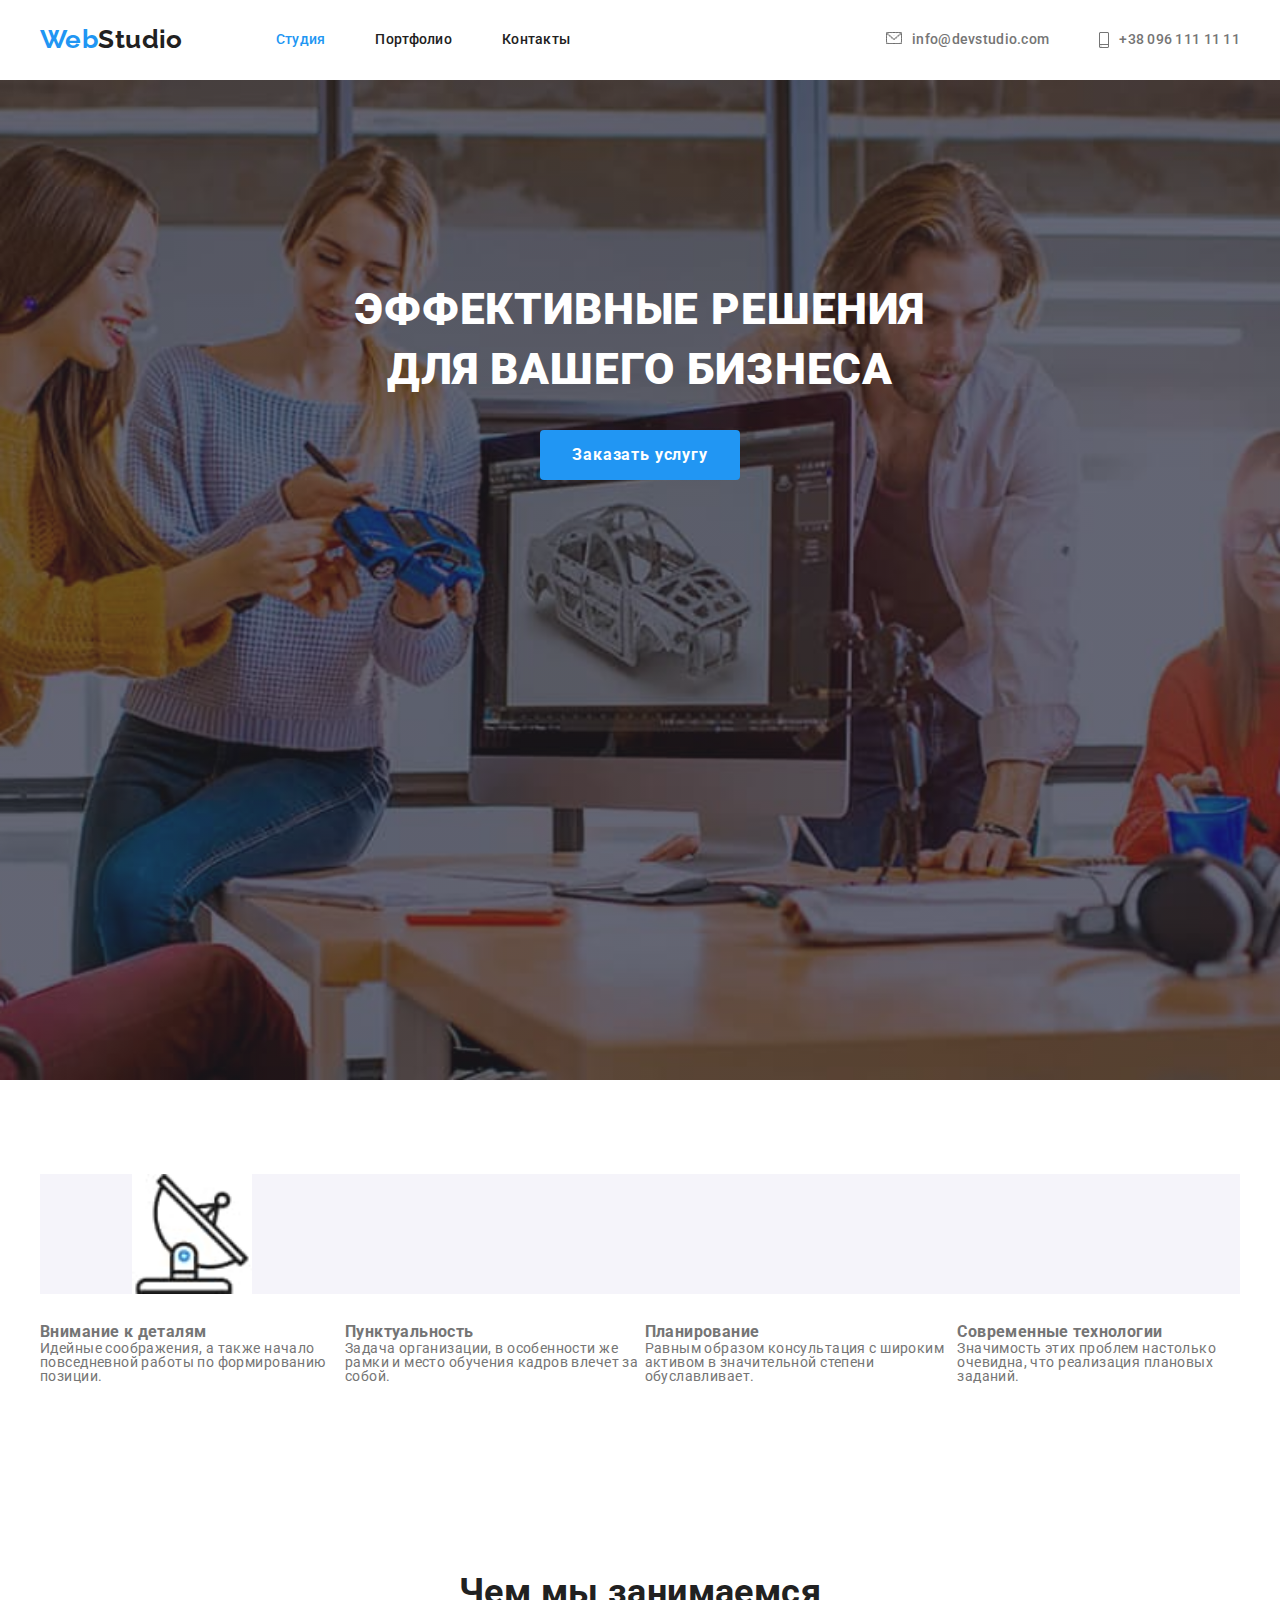
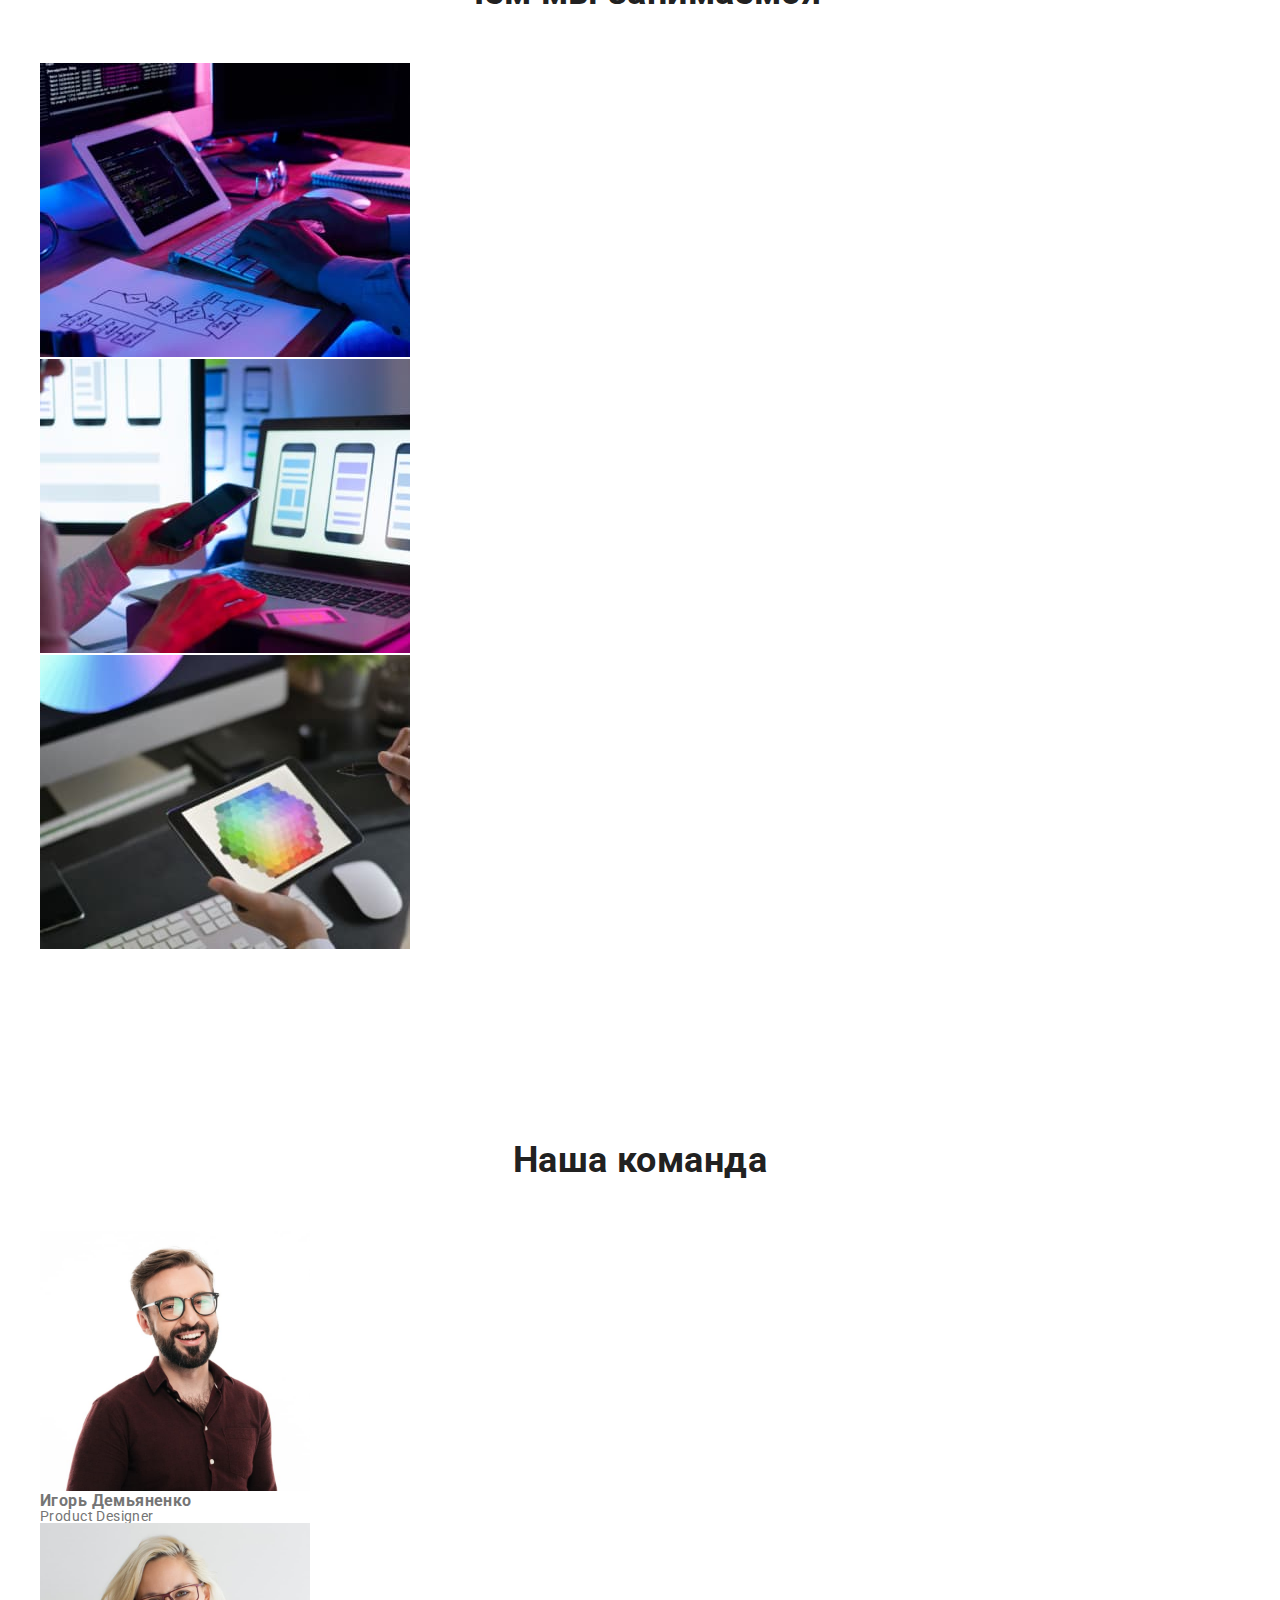
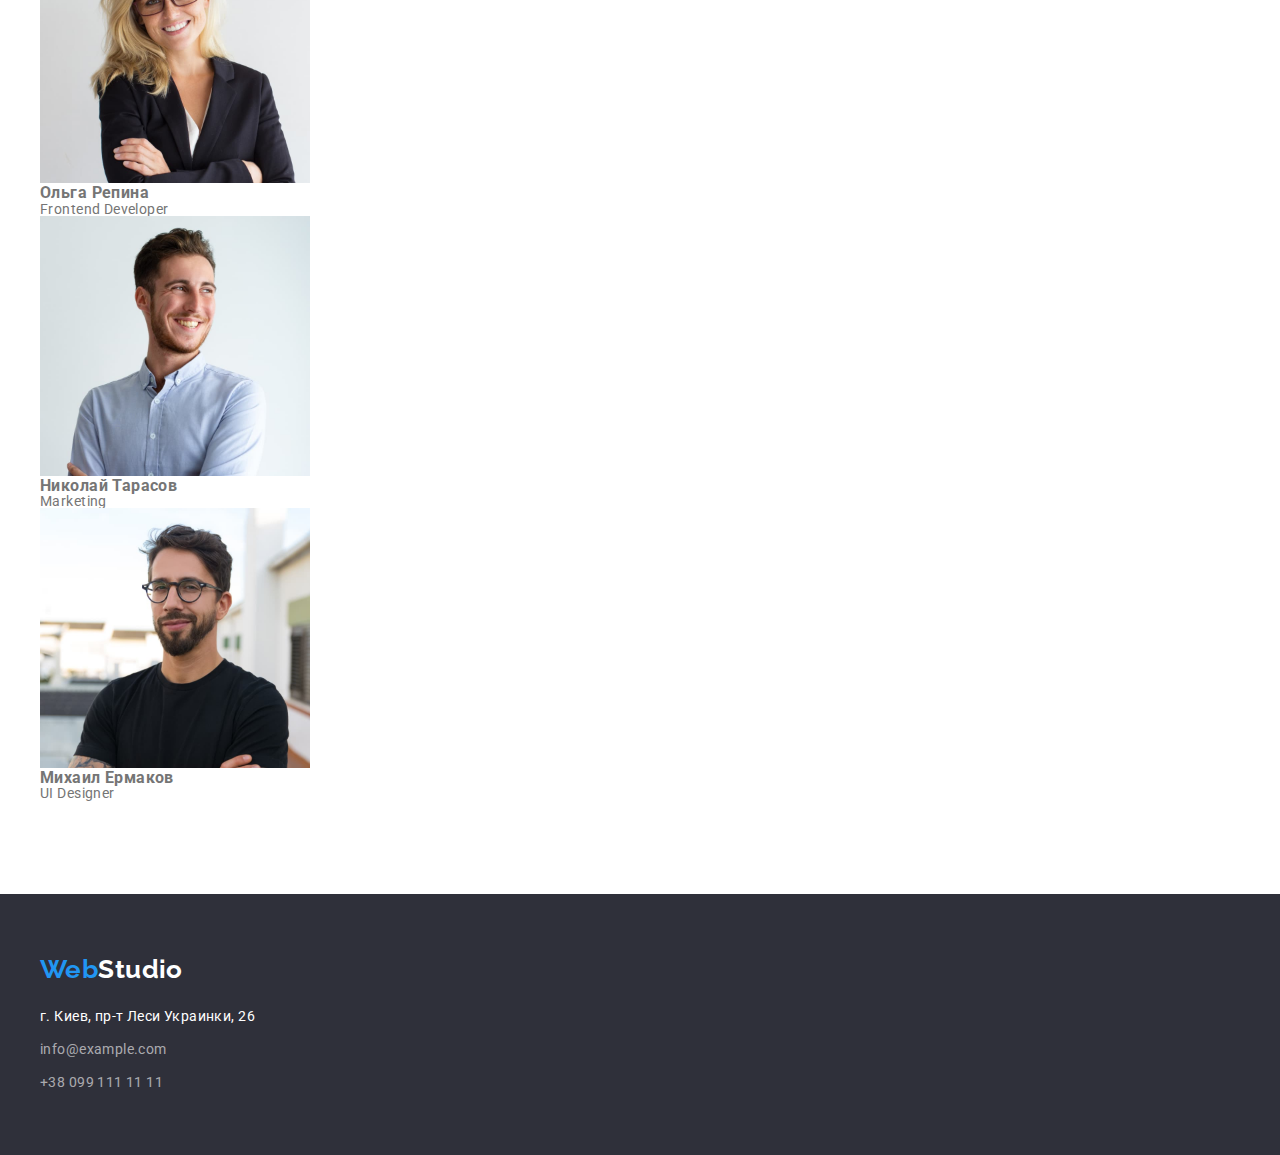
==== commit cc36a292: "icon, background-color" ====
--- a/index.html
+++ b/index.html
@@ -43,10 +43,10 @@
       <address class="address">
       <ul class="site-contacts list">
         <li class="item">
-          <a class="contact" href="mailto:info@devstudio.com">
+          <a class="contact mail" href="mailto:info@devstudio.com">
           info@devstudio.com</a> </li>
         <li class="item">
-          <a class="contact" href="tel:+380961111111">
+          <a class="contact tell" href="tel:+380961111111">
             +38 096 111 11 11</a> </li>
       </ul>
       </address>
@@ -57,9 +57,11 @@
 
       <!-- Hero  -->
       <section class="hero">
+        <div class="overlay">
         <div class="container">  
         <h1 class="hero-title">Эффективные решения для вашего бизнеса</h1>
         <button class="btn">Заказать услугу</button>
+        </div>
         </div>
       </section>
 
@@ -68,28 +70,28 @@
         <h2 class="section-title" hidden>Особенности</h2>
         <div class="container">
         <ul class="feature-list">
-          <li class="item">
+          <li class="feature-item icon-antena">
             <h3 class="feature-title">Внимание к деталям</h3>
             <p class="feature-indent">
               Идейные соображения, а также начало повседневной работы по
               формированию позиции.
             </p>
           </li>
-          <li class="item">
+          <li class="feature-item icon-clock">
             <h3 class="feature-title">Пунктуальность</h3>
             <p class="feature-indent">
               Задача организации, в особенности же рамки и место обучения кадров
               влечет за собой.
             </p>
           </li>
-          <li class="item">
+          <li class="feature-item icon-diagr">
             <h3 class="feature-title">Планирование</h3>
             <p class="feature-indent">
               Равным образом консультация с широким активом в значительной
               степени обуславливает.
             </p>
           </li>
-          <li class="item">
+          <li class="feature-item icon-astro">
             <h3 class="feature-title">Современные технологии</h3>
             <p class="feature-indent">
               Значимость этих проблем настолько очевидна, что реализация
--- a/css/common.css
+++ b/css/common.css
@@ -57,18 +57,9 @@
 li {
 	list-style: none;
 }
-img {
+/* img {
 	vertical-align: top;
-}
-h1,
-h2,
-h3,
-h4,
-h5,
-h6 {
-	font-size: inherit;
-	font-weight: 400;
-}
+} */
 
 /* Цвет основного текста #212121 */
 /* Вторичный цвет текста #757575 */
@@ -167,11 +158,30 @@
 	margin-left: 50px;
 }
 .site-contacts .contact {
-	display: block;
+	display: flex;
 	padding-top: 32px;
 	padding-bottom: 32px;
 
 	color: var(--primary-text-color);
+}
+
+.mail::before {
+	content: "";
+	width: 16px;
+	height: 12px;
+	margin-right: 10px;
+
+	background-image: url(../images/hw4/envelope.jpg);
+	background-size: contain;
+}
+.tell::before {
+	content: "";
+	width: 10px;
+	height: 16px;
+	margin-right: 10px;
+
+	background-image: url(../images/hw4/smartphone.jpg);
+	background-size: contain;
 }
 .site-nav .link:hover,
 .site-nav .link:focus,
--- a/css/main.css
+++ b/css/main.css
@@ -1,11 +1,20 @@
 /* HERO */
-.hero {
-	text-align: center;
+.overlay {
+	max-width: 1600px;
+	height: 600px;
+	margin-left: auto;
+	margin-right: auto;
 	padding-top: 200px;
 	padding-bottom: 200px;
 
+	background-image: linear-gradient(to right, rgba(47, 48, 58, 0.4), rgba(47, 48, 58, 0.4)), url(../images/герой.jpg);
+	background-size: cover;
+	background-position: center;
+}
+.hero {
+	text-align: center;
+	letter-spacing: 0.06em;
 	background-color: #2f303a;
-	letter-spacing: 0.06em;
 }
 .hero-title {
 	margin-top: 0;
@@ -57,14 +66,38 @@
 .feature-list {
 	display: flex;
 }
+.feature-item::before {
+	display: block;
+	content: "";
+	height: 120px;
+	margin-bottom: 30px;
+
+	background-color: #f5f4fa;
+	background-size: contain;
+	background-repeat: no-repeat;
+	background-position: center;
+}
+.icon-antena::before {
+	background-image: url(../images/hw4/antenna\ 1.jpg);
+	
+.icon-clock::before {
+	background-image: url(../images/hw4/clock\ 1.jpg);
+}
+.icon-diagr::before {
+	background-image: url(../images/hw4/diagram\ 1.jpg);
+}
+.icon-astro::before {
+	background-image: url(../images/hw4/astronaut\ 1.jpg);
+}
 .feature-item {
 	flex-basis: calc((100% - 90px) / 4);
 }
-.feature-list .item + .item {
+.feature-list .feature-item + .feature-item {
 	margin-left: 30px;
 }
 .feature-list .feature-title {
 	margin-top: 0;
+	margin-bottom: 10px;
 
 	color: var(--title-text-color);
 	font-weight: 700;
